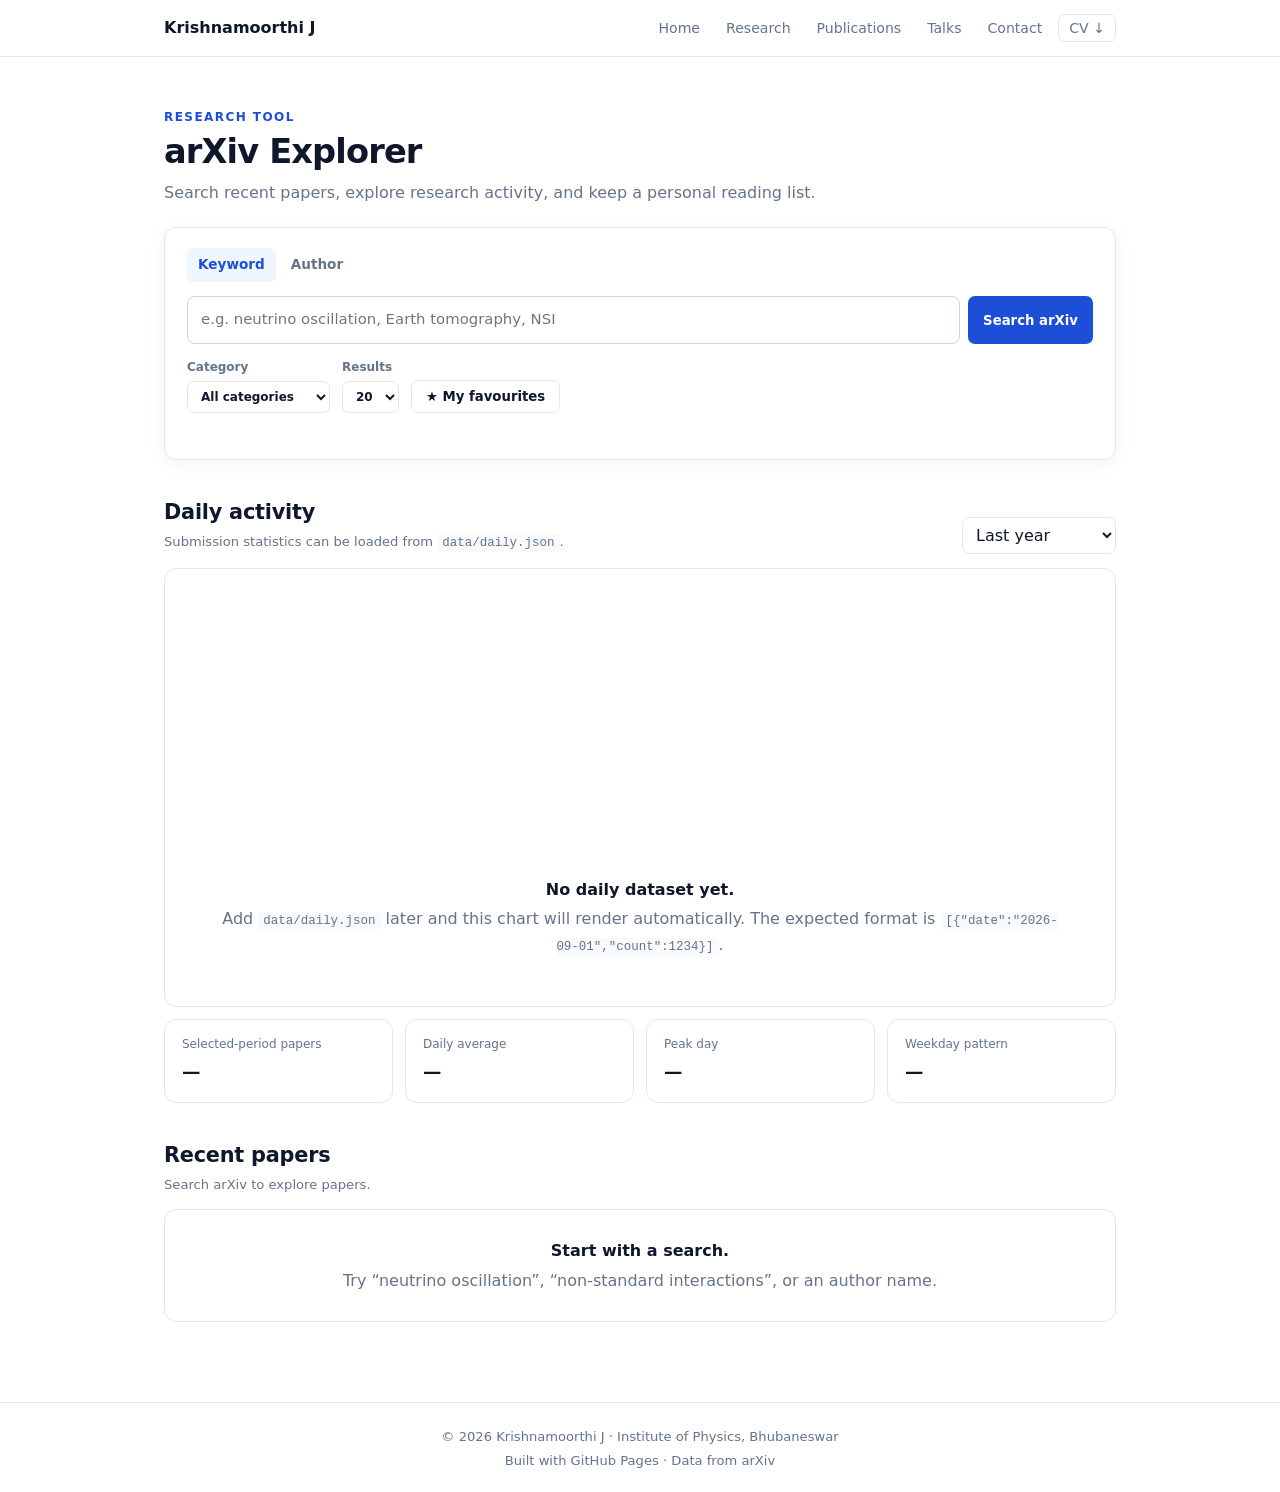
==== arxiv.html @ bce58efa "arxiv explorer and github workflow" ====
<!doctype html>
<html lang="en">
<head>
  <meta charset="utf-8" />
  <meta name="viewport" content="width=device-width, initial-scale=1" />
  <title>arXiv Explorer — Krishnamoorthi J</title>
  <meta name="description" content="arXiv paper explorer and research activity dashboard by Krishnamoorthi J." />
  <link rel="icon" href="images/favicon.png" />
  <link rel="stylesheet" href="css/arxiv.css" />
</head>

<body>
<header>
  <nav>
    <a href="index.html" class="nav-brand">Krishnamoorthi J</a>
    <ul class="nav-links">
      <li><a href="index.html">Home</a></li>
      <li><a href="research.html">Research</a></li>
      <li><a href="publications.html">Publications</a></li>
      <li><a href="talks.html">Talks</a></li>
      <li><a href="contact.html">Contact</a></li>
      <li><a href="cv/KrishnamoorthiJ_CV.pdf" class="cv-link">CV ↓</a></li>
    </ul>
  </nav>
</header>

<main class="container">
  <section class="hero-small">
    <div>
      <p class="eyebrow">RESEARCH TOOL</p>
      <h1>arXiv Explorer</h1>
      <p class="lead">
        Search recent papers, explore research activity, and keep a personal
        reading list.
      </p>
    </div>
  </section>

  <section class="search-panel">
    <div class="search-tabs" role="tablist" aria-label="Search type">
      <button class="tab active" data-mode="keyword">Keyword</button>
      <button class="tab" data-mode="author">Author</button>
    </div>

    <div class="search-row">
      <label class="sr-only" for="searchInput">Search arXiv</label>
      <input id="searchInput" type="search"
             placeholder="e.g. neutrino oscillation, Earth tomography, NSI"
             autocomplete="off" />
      <button id="searchButton" class="btn btn-primary">Search arXiv</button>
    </div>

    <div class="filter-row">
      <label>
        Category
        <select id="category">
          <option value="">All categories</option>
          <option value="hep-ph">hep-ph</option>
          <option value="hep-ex">hep-ex</option>
          <option value="hep-th">hep-th</option>
          <option value="nucl-th">nucl-th</option>
          <option value="astro-ph.HE">astro-ph.HE</option>
          <option value="astro-ph.CO">astro-ph.CO</option>
          <option value="physics.ins-det">physics.ins-det</option>
          <option value="quant-ph">quant-ph</option>
        </select>
      </label>

      <label>
        Results
        <select id="maxResults">
          <option value="10">10</option>
          <option value="20" selected>20</option>
          <option value="50">50</option>
        </select>
      </label>

      <button id="myFavouritesButton" class="btn btn-outline">
        ★ My favourites
      </button>
    </div>

    <p id="searchStatus" class="status"></p>
  </section>

  <section id="activitySection">
    <div class="section-heading">
      <div>
        <h2>Daily activity</h2>
        <p>Submission statistics can be loaded from <code>data/daily.json</code>.</p>
      </div>
      <select id="activityRange">
        <option value="30">Last 30 days</option>
        <option value="90">Last 90 days</option>
        <option value="180">Last 6 months</option>
        <option value="365" selected>Last year</option>
      </select>
    </div>

    <div class="activity-card card">
      <div id="activityChart" class="chart" aria-label="Daily arXiv activity chart"></div>
      <div id="activityEmpty" class="empty-state">
        <strong>No daily dataset yet.</strong>
        <span>
          Add <code>data/daily.json</code> later and this chart will render
          automatically. The expected format is
          <code>[{"date":"2026-09-01","count":1234}]</code>.
        </span>
      </div>
    </div>

    <div class="stat-grid">
      <div class="stat card">
        <span>Selected-period papers</span>
        <strong id="periodTotal">—</strong>
      </div>
      <div class="stat card">
        <span>Daily average</span>
        <strong id="periodAverage">—</strong>
      </div>
      <div class="stat card">
        <span>Peak day</span>
        <strong id="peakDay">—</strong>
      </div>
      <div class="stat card">
        <span>Weekday pattern</span>
        <strong id="weekdayPeak">—</strong>
      </div>
    </div>
  </section>

  <section id="resultsSection">
    <div class="section-heading">
      <div>
        <h2 id="resultsTitle">Recent papers</h2>
        <p id="resultsSubtitle">Search arXiv to explore papers.</p>
      </div>
    </div>

    <div id="results" class="paper-list">
      <div class="empty-state card">
        <strong>Start with a search.</strong>
        <span>Try “neutrino oscillation”, “non-standard interactions”, or an author name.</span>
      </div>
    </div>
  </section>

  <section id="favouritesSection" class="hidden">
    <div class="section-heading">
      <div>
        <h2>My favourites</h2>
        <p>Saved in this browser using local storage.</p>
      </div>
      <button id="clearFavourites" class="btn btn-outline">Clear all</button>
    </div>
    <div id="favourites" class="paper-list"></div>
  </section>
</main>

<footer>
  © <span id="year"></span> Krishnamoorthi J · Institute of Physics, Bhubaneswar<br />
  Built with GitHub Pages · Data from arXiv
</footer>

<script src="js/arxiv.js"></script>
</body>
</html>
---- css/arxiv.css ----
:root {
  --nav-h: 56px;
  --accent: #1d4ed8;
  --accent-dark: #1e40af;
  --text: #0f172a;
  --muted: #64748b;
  --border: #e5e7eb;
  --bg: #fff;
  --bg2: #f8fafc;
  --radius: 12px;
  --max-w: 1000px;
  --shadow: 0 4px 20px rgba(0, 0, 0, 0.05);
}

*,
*::before,
*::after {
  box-sizing: border-box;
}

html {
  scroll-behavior: smooth;
  scroll-padding-top: var(--nav-h);
}

body {
  margin: 0;
  font-family: system-ui, -apple-system, BlinkMacSystemFont, "Segoe UI", sans-serif;
  line-height: 1.6;
  color: var(--text);
  background: var(--bg);
  padding-top: var(--nav-h);
}

header {
  position: fixed;
  top: 0;
  left: 0;
  right: 0;
  z-index: 1000;
  background: rgba(255, 255, 255, 0.88);
  border-bottom: 1px solid var(--border);
  backdrop-filter: saturate(180%) blur(8px);
  -webkit-backdrop-filter: saturate(180%) blur(8px);
}

nav {
  max-width: var(--max-w);
  margin: 0 auto;
  padding: 13px 24px;
  min-height: var(--nav-h);
  display: flex;
  justify-content: space-between;
  align-items: center;
  gap: 16px;
}

.nav-brand {
  font-weight: 800;
  font-size: 1rem;
  color: var(--text);
  text-decoration: none;
  flex-shrink: 0;
}

.nav-links {
  display: flex;
  gap: 6px;
  list-style: none;
  margin: 0;
  padding: 0;
  flex-wrap: wrap;
}

.nav-links a {
  text-decoration: none;
  color: var(--muted);
  font-size: 0.88rem;
  font-weight: 500;
  padding: 5px 10px;
  border-radius: 6px;
}

.nav-links a:hover {
  color: var(--accent);
  background: #eff6ff;
}

.cv-link {
  border: 1px solid var(--border);
}

.container {
  max-width: var(--max-w);
  margin: 0 auto;
  padding: 0 24px 80px;
}

.hero-small {
  padding: 52px 0 22px;
}

.eyebrow {
  color: var(--accent);
  font-size: 0.75rem;
  font-weight: 800;
  letter-spacing: 0.12em;
  margin: 0 0 6px;
}

h1 {
  font-size: 2.1rem;
  line-height: 1.15;
  letter-spacing: -0.025em;
  margin: 0 0 8px;
}

h2 {
  font-size: 1.3rem;
  letter-spacing: -0.01em;
  margin: 0;
}

.lead {
  color: var(--muted);
  max-width: 720px;
  margin: 0;
}

.search-panel,
.card {
  border: 1px solid var(--border);
  border-radius: var(--radius);
  background: var(--bg);
}

.search-panel {
  padding: 20px 22px;
  box-shadow: var(--shadow);
}

.search-tabs {
  display: flex;
  gap: 4px;
  margin-bottom: 14px;
}

.tab {
  border: 0;
  background: transparent;
  color: var(--muted);
  padding: 6px 11px;
  border-radius: 6px;
  cursor: pointer;
  font: inherit;
  font-size: 0.85rem;
  font-weight: 650;
}

.tab.active {
  color: var(--accent);
  background: #eff6ff;
}

.search-row {
  display: flex;
  gap: 8px;
}

.search-row input {
  flex: 1;
  min-width: 0;
  border: 1px solid #cbd5e1;
  border-radius: 8px;
  padding: 11px 13px;
  font: inherit;
  font-size: 0.93rem;
  outline: none;
}

.search-row input:focus,
select:focus {
  border-color: var(--accent);
  box-shadow: 0 0 0 3px rgba(29, 78, 216, 0.1);
}

.filter-row {
  display: flex;
  align-items: end;
  gap: 12px;
  margin-top: 14px;
  flex-wrap: wrap;
}

.filter-row label {
  display: flex;
  flex-direction: column;
  gap: 4px;
  color: var(--muted);
  font-size: 0.75rem;
  font-weight: 600;
}

select {
  border: 1px solid var(--border);
  border-radius: 7px;
  background: white;
  padding: 7px 9px;
  font: inherit;
  color: var(--text);
}

.btn {
  display: inline-flex;
  align-items: center;
  justify-content: center;
  gap: 5px;
  padding: 8px 14px;
  border-radius: 7px;
  font-size: 0.83rem;
  font-weight: 650;
  text-decoration: none;
  border: 1px solid transparent;
  cursor: pointer;
  font-family: inherit;
}

.btn-primary {
  background: var(--accent);
  color: white;
}

.btn-primary:hover {
  background: var(--accent-dark);
}

.btn-outline {
  background: transparent;
  color: var(--text);
  border-color: var(--border);
}

.btn-outline:hover {
  background: var(--bg2);
}

.status {
  margin: 10px 0 0;
  font-size: 0.8rem;
  color: var(--muted);
  min-height: 1.2em;
}

section {
  padding-top: 36px;
}

.section-heading {
  display: flex;
  justify-content: space-between;
  align-items: end;
  gap: 16px;
  margin-bottom: 14px;
}

.section-heading p {
  color: var(--muted);
  font-size: 0.82rem;
  margin: 2px 0 0;
}

.activity-card {
  padding: 20px;
}

.chart {
  width: 100%;
  min-height: 260px;
}

.chart svg {
  width: 100%;
  height: 260px;
  overflow: visible;
}

.chart .grid {
  stroke: #e5e7eb;
  stroke-width: 1;
}

.chart .line {
  fill: none;
  stroke: var(--accent);
  stroke-width: 2.5;
}

.chart .area {
  fill: rgba(29, 78, 216, 0.08);
}

.chart text {
  fill: var(--muted);
  font-size: 11px;
}

.empty-state {
  display: flex;
  flex-direction: column;
  gap: 4px;
  padding: 28px;
  color: var(--muted);
  text-align: center;
}

.empty-state strong {
  color: var(--text);
}

.stat-grid {
  display: grid;
  grid-template-columns: repeat(4, 1fr);
  gap: 12px;
  margin-top: 12px;
}

.stat {
  padding: 15px 17px;
}

.stat span {
  display: block;
  color: var(--muted);
  font-size: 0.75rem;
  margin-bottom: 3px;
}

.stat strong {
  font-size: 1.15rem;
}

.paper-list {
  display: grid;
  gap: 10px;
}

.paper {
  padding: 17px 19px;
  border: 1px solid var(--border);
  border-radius: var(--radius);
  background: white;
}

.paper:hover {
  box-shadow: var(--shadow);
}

.paper-top {
  display: flex;
  align-items: start;
  justify-content: space-between;
  gap: 14px;
}

.paper-title {
  font-weight: 700;
  line-height: 1.4;
  color: var(--text);
}

.paper-title a {
  color: var(--accent);
  text-decoration: none;
}

.paper-title a:hover {
  text-decoration: underline;
}

.paper-authors {
  color: var(--muted);
  font-size: 0.81rem;
  margin-top: 3px;
}

.paper-meta {
  display: flex;
  gap: 6px;
  flex-wrap: wrap;
  margin-top: 8px;
}

.tag {
  display: inline-block;
  padding: 2px 8px;
  border-radius: 999px;
  font-size: 0.7rem;
  font-weight: 650;
  background: #eff6ff;
  color: var(--accent);
}

.paper-abstract {
  margin: 9px 0 0;
  color: #374151;
  font-size: 0.84rem;
  line-height: 1.55;
}

.paper-actions {
  display: flex;
  gap: 7px;
  margin-top: 10px;
  flex-wrap: wrap;
}

.paper-actions a,
.paper-actions button {
  font-size: 0.74rem;
  padding: 4px 9px;
  border: 1px solid var(--border);
  border-radius: 5px;
  background: white;
  color: var(--muted);
  text-decoration: none;
  cursor: pointer;
  font-family: inherit;
}

.paper-actions button:hover,
.paper-actions a:hover {
  color: var(--accent);
  background: var(--bg2);
}

.fav-button {
  border: 0 !important;
  font-size: 1.2rem !important;
  padding: 0 !important;
  background: transparent !important;
  color: #94a3b8 !important;
}

.fav-button.saved {
  color: #eab308 !important;
}

.hidden {
  display: none !important;
}

.sr-only {
  position: absolute;
  width: 1px;
  height: 1px;
  padding: 0;
  margin: -1px;
  overflow: hidden;
  clip: rect(0, 0, 0, 0);
  white-space: nowrap;
  border: 0;
}

code {
  font-size: 0.78rem;
  background: var(--bg2);
  padding: 2px 5px;
  border-radius: 4px;
}

footer {
  border-top: 1px solid var(--border);
  text-align: center;
  padding: 22px 24px;
  font-size: 0.82rem;
  color: var(--muted);
  line-height: 1.8;
}

@media (max-width: 720px) {
  nav {
    padding: 10px 16px;
  }

  .container {
    padding: 0 16px 60px;
  }

  .hero-small {
    padding-top: 35px;
  }

  .search-row {
    flex-direction: column;
  }

  .search-row .btn {
    width: 100%;
  }

  .stat-grid {
    grid-template-columns: repeat(2, 1fr);
  }

  .section-heading {
    align-items: start;
    flex-direction: column;
  }
}

@media (max-width: 480px) {
  .nav-brand {
    display: none;
  }

  .nav-links {
    width: 100%;
    justify-content: center;
  }

  .stat-grid {
    grid-template-columns: 1fr;
  }
}
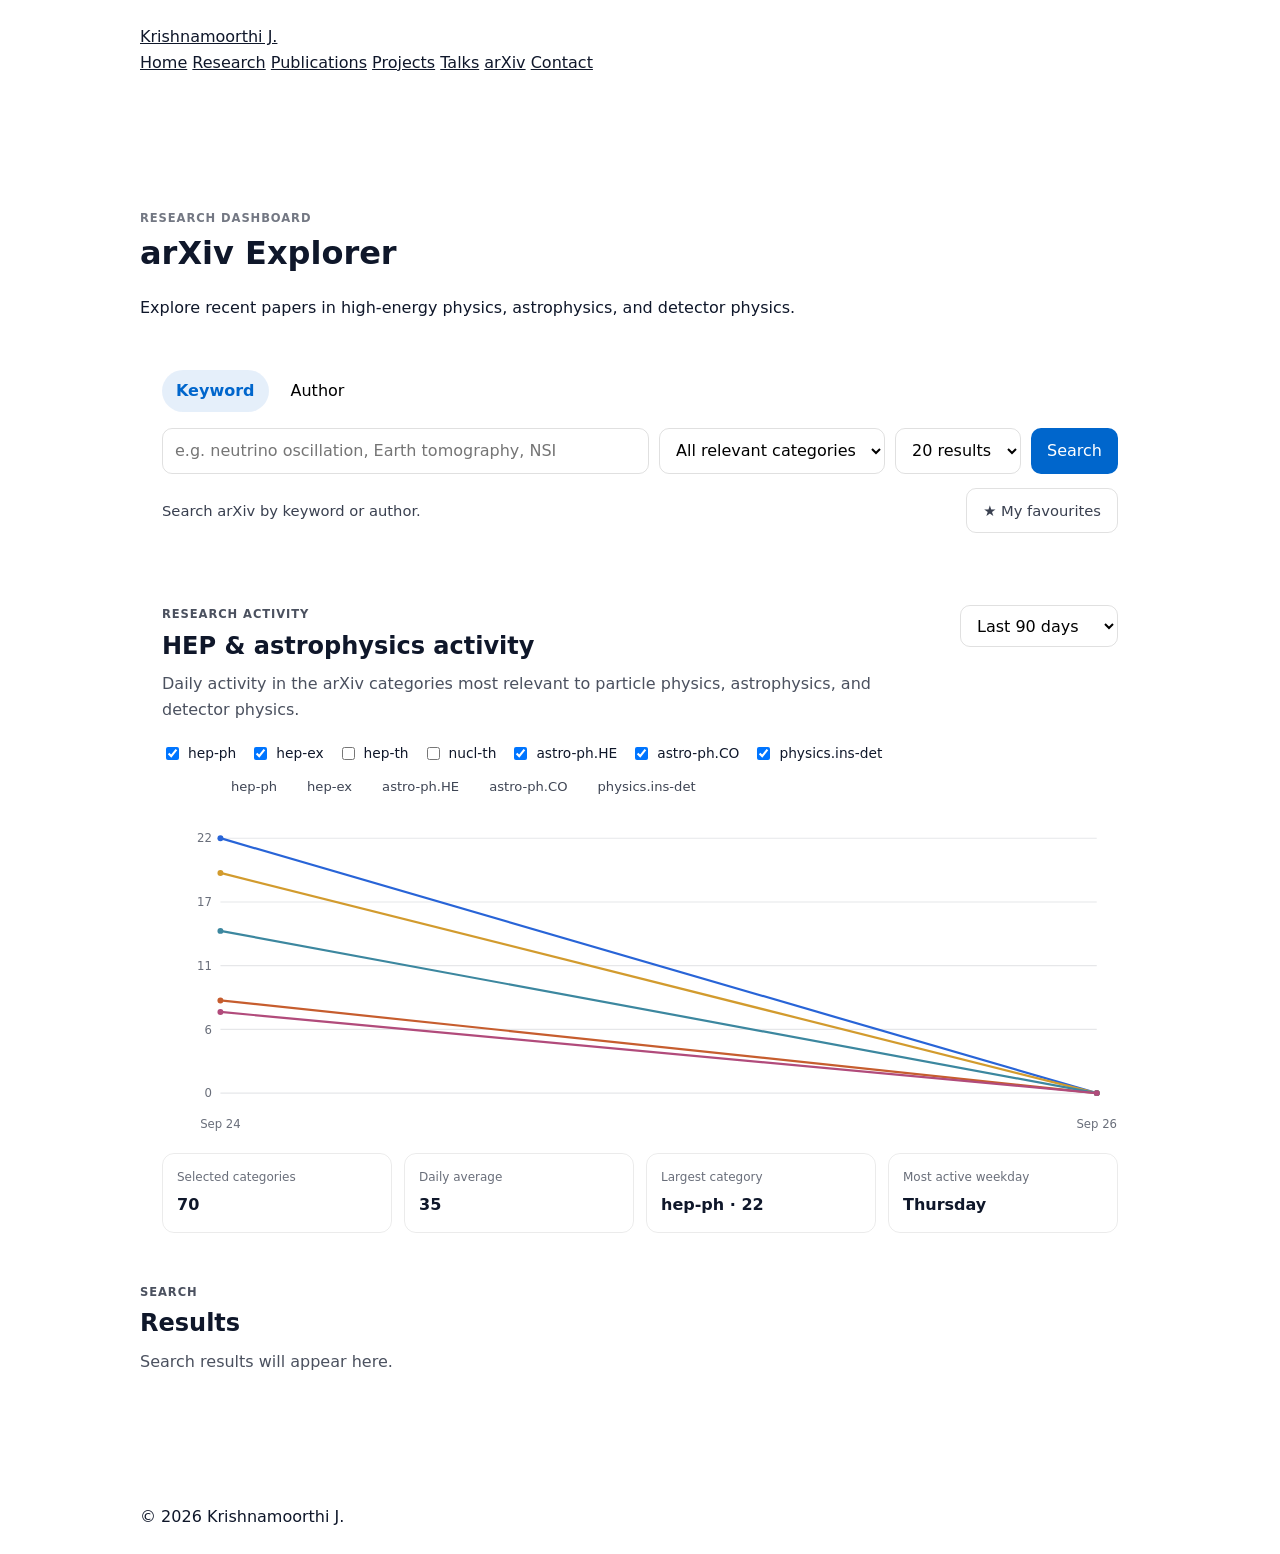
==== commit e36a6277: "Focus arXiv dashboard on HEP and astrophysics" ====
--- a/arxiv.html
+++ b/arxiv.html
@@ -1,165 +1,130 @@
-<!doctype html>
+<!DOCTYPE html>
 <html lang="en">
 <head>
-  <meta charset="utf-8" />
-  <meta name="viewport" content="width=device-width, initial-scale=1" />
-  <title>arXiv Explorer — Krishnamoorthi J</title>
-  <meta name="description" content="arXiv paper explorer and research activity dashboard by Krishnamoorthi J." />
-  <link rel="icon" href="images/favicon.png" />
-  <link rel="stylesheet" href="css/arxiv.css" />
+  <meta charset="UTF-8">
+  <meta name="viewport" content="width=device-width, initial-scale=1.0">
+  <title>arXiv Explorer | Krishnamoorthi J.</title>
+  <link rel="stylesheet" href="css/style.css">
+  <link rel="stylesheet" href="css/arxiv.css">
 </head>
-
 <body>
-<header>
-  <nav>
-    <a href="index.html" class="nav-brand">Krishnamoorthi J</a>
-    <ul class="nav-links">
-      <li><a href="index.html">Home</a></li>
-      <li><a href="research.html">Research</a></li>
-      <li><a href="publications.html">Publications</a></li>
-      <li><a href="talks.html">Talks</a></li>
-      <li><a href="contact.html">Contact</a></li>
-      <li><a href="cv/KrishnamoorthiJ_CV.pdf" class="cv-link">CV ↓</a></li>
-    </ul>
-  </nav>
+<header class="site-header">
+  <div class="container nav-wrap">
+    <a class="brand" href="index.html">Krishnamoorthi J.</a>
+    <nav class="nav">
+      <a href="index.html">Home</a>
+      <a href="research.html">Research</a>
+      <a href="publications.html">Publications</a>
+      <a href="projects.html">Projects</a>
+      <a href="talks.html">Talks</a>
+      <a href="arxiv.html" class="active">arXiv</a>
+      <a href="contact.html">Contact</a>
+    </nav>
+  </div>
 </header>
 
-<main class="container">
-  <section class="hero-small">
-    <div>
-      <p class="eyebrow">RESEARCH TOOL</p>
-      <h1>arXiv Explorer</h1>
-      <p class="lead">
-        Search recent papers, explore research activity, and keep a personal
-        reading list.
-      </p>
+<main class="container arxiv-page">
+  <section class="page-hero">
+    <p class="eyebrow">Research dashboard</p>
+    <h1>arXiv Explorer</h1>
+    <p>Explore recent papers in high-energy physics, astrophysics, and detector physics.</p>
+  </section>
+
+  <section class="card search-card">
+    <div class="tabs">
+      <button class="tab active" data-mode="keyword">Keyword</button>
+      <button class="tab" data-mode="author">Author</button>
+    </div>
+    <div class="search-row">
+      <input id="searchInput" type="search" placeholder="e.g. neutrino oscillation, Earth tomography, NSI" autocomplete="off">
+      <select id="category">
+        <option value="">All relevant categories</option>
+        <option value="hep-ph">hep-ph</option>
+        <option value="hep-ex">hep-ex</option>
+        <option value="hep-th">hep-th</option>
+        <option value="nucl-th">nucl-th</option>
+        <option value="astro-ph.HE">astro-ph.HE</option>
+        <option value="astro-ph.CO">astro-ph.CO</option>
+        <option value="physics.ins-det">physics.ins-det</option>
+      </select>
+      <select id="maxResults">
+        <option value="10">10 results</option>
+        <option value="20" selected>20 results</option>
+        <option value="50">50 results</option>
+      </select>
+      <button id="searchButton" class="button">Search</button>
+    </div>
+    <div class="search-footer">
+      <span id="searchStatus">Search arXiv by keyword or author.</span>
+      <button id="myFavouritesButton" class="button secondary">★ My favourites</button>
     </div>
   </section>
 
-  <section class="search-panel">
-    <div class="search-tabs" role="tablist" aria-label="Search type">
-      <button class="tab active" data-mode="keyword">Keyword</button>
-      <button class="tab" data-mode="author">Author</button>
-    </div>
-
-    <div class="search-row">
-      <label class="sr-only" for="searchInput">Search arXiv</label>
-      <input id="searchInput" type="search"
-             placeholder="e.g. neutrino oscillation, Earth tomography, NSI"
-             autocomplete="off" />
-      <button id="searchButton" class="btn btn-primary">Search arXiv</button>
-    </div>
-
-    <div class="filter-row">
-      <label>
-        Category
-        <select id="category">
-          <option value="">All categories</option>
-          <option value="hep-ph">hep-ph</option>
-          <option value="hep-ex">hep-ex</option>
-          <option value="hep-th">hep-th</option>
-          <option value="nucl-th">nucl-th</option>
-          <option value="astro-ph.HE">astro-ph.HE</option>
-          <option value="astro-ph.CO">astro-ph.CO</option>
-          <option value="physics.ins-det">physics.ins-det</option>
-          <option value="quant-ph">quant-ph</option>
-        </select>
-      </label>
-
-      <label>
-        Results
-        <select id="maxResults">
-          <option value="10">10</option>
-          <option value="20" selected>20</option>
-          <option value="50">50</option>
-        </select>
-      </label>
-
-      <button id="myFavouritesButton" class="btn btn-outline">
-        ★ My favourites
-      </button>
-    </div>
-
-    <p id="searchStatus" class="status"></p>
-  </section>
-
-  <section id="activitySection">
+  <section class="card activity-card">
     <div class="section-heading">
       <div>
-        <h2>Daily activity</h2>
-        <p>Submission statistics can be loaded from <code>data/daily.json</code>.</p>
+        <p class="eyebrow">Research activity</p>
+        <h2>HEP &amp; astrophysics activity</h2>
+        <p>Daily activity in the arXiv categories most relevant to particle physics, astrophysics, and detector physics.</p>
       </div>
       <select id="activityRange">
         <option value="30">Last 30 days</option>
-        <option value="90">Last 90 days</option>
-        <option value="180">Last 6 months</option>
-        <option value="365" selected>Last year</option>
+        <option value="90" selected>Last 90 days</option>
+        <option value="180">Last 180 days</option>
+        <option value="365">Last year</option>
       </select>
     </div>
 
-    <div class="activity-card card">
-      <div id="activityChart" class="chart" aria-label="Daily arXiv activity chart"></div>
-      <div id="activityEmpty" class="empty-state">
-        <strong>No daily dataset yet.</strong>
-        <span>
-          Add <code>data/daily.json</code> later and this chart will render
-          automatically. The expected format is
-          <code>[{"date":"2026-09-01","count":1234}]</code>.
-        </span>
-      </div>
+    <div class="category-controls">
+      <label><input type="checkbox" class="category-toggle" value="hep-ph" checked> hep-ph</label>
+      <label><input type="checkbox" class="category-toggle" value="hep-ex" checked> hep-ex</label>
+      <label><input type="checkbox" class="category-toggle" value="hep-th"> hep-th</label>
+      <label><input type="checkbox" class="category-toggle" value="nucl-th"> nucl-th</label>
+      <label><input type="checkbox" class="category-toggle" value="astro-ph.HE" checked> astro-ph.HE</label>
+      <label><input type="checkbox" class="category-toggle" value="astro-ph.CO" checked> astro-ph.CO</label>
+      <label><input type="checkbox" class="category-toggle" value="physics.ins-det" checked> physics.ins-det</label>
     </div>
 
-    <div class="stat-grid">
-      <div class="stat card">
-        <span>Selected-period papers</span>
-        <strong id="periodTotal">—</strong>
-      </div>
-      <div class="stat card">
-        <span>Daily average</span>
-        <strong id="periodAverage">—</strong>
-      </div>
-      <div class="stat card">
-        <span>Peak day</span>
-        <strong id="peakDay">—</strong>
-      </div>
-      <div class="stat card">
-        <span>Weekday pattern</span>
-        <strong id="weekdayPeak">—</strong>
-      </div>
+    <div id="activityChart" class="activity-chart"></div>
+    <div id="activityEmpty" class="empty-state" style="display:none;">
+      <strong>No activity data yet.</strong>
+      <span>The GitHub Actions workflow will populate data/daily.json.</span>
+    </div>
+
+    <div class="stats-grid">
+      <div class="stat"><span class="stat-label">Selected categories</span><strong id="periodTotal">—</strong></div>
+      <div class="stat"><span class="stat-label">Daily average</span><strong id="periodAverage">—</strong></div>
+      <div class="stat"><span class="stat-label">Largest category</span><strong id="peakDay">—</strong></div>
+      <div class="stat"><span class="stat-label">Most active weekday</span><strong id="weekdayPeak">—</strong></div>
     </div>
   </section>
 
-  <section id="resultsSection">
+  <section class="results-section">
     <div class="section-heading">
       <div>
-        <h2 id="resultsTitle">Recent papers</h2>
-        <p id="resultsSubtitle">Search arXiv to explore papers.</p>
+        <p class="eyebrow">Search</p>
+        <h2 id="resultsTitle">Results</h2>
+        <p id="resultsSubtitle">Search results will appear here.</p>
       </div>
     </div>
-
-    <div id="results" class="paper-list">
-      <div class="empty-state card">
-        <strong>Start with a search.</strong>
-        <span>Try “neutrino oscillation”, “non-standard interactions”, or an author name.</span>
-      </div>
-    </div>
+    <div id="results"></div>
   </section>
 
-  <section id="favouritesSection" class="hidden">
+  <section id="favouritesSection" class="results-section hidden">
     <div class="section-heading">
       <div>
+        <p class="eyebrow">Saved locally</p>
         <h2>My favourites</h2>
-        <p>Saved in this browser using local storage.</p>
+        <p>Papers saved in this browser.</p>
       </div>
-      <button id="clearFavourites" class="btn btn-outline">Clear all</button>
+      <button id="clearFavourites" class="button secondary">Clear all</button>
     </div>
-    <div id="favourites" class="paper-list"></div>
+    <div id="favourites"></div>
   </section>
 </main>
 
-<footer>
-  © <span id="year"></span> Krishnamoorthi J · Institute of Physics, Bhubaneswar<br />
-  Built with GitHub Pages · Data from arXiv
+<footer class="site-footer">
+  <div class="container">© <span id="year"></span> Krishnamoorthi J.</div>
 </footer>
 
 <script src="js/arxiv.js"></script>
--- a/css/style.css
+++ b/css/style.css
@@ -0,0 +1,29 @@
+body {
+  margin: 0;
+  font-family: system-ui, sans-serif;
+  line-height: 1.6;
+  color: #0f172a;
+}
+
+.container {
+  max-width: 1000px;
+  margin: auto;
+  padding: 24px;
+}
+
+h1 {
+  margin: 0 0 8px;
+  font-size: 2rem;
+}
+
+h2 {
+  margin-top: 40px;
+}
+
+.muted {
+  color: #64748b;
+}
+
+a {
+  color: inherit;
+}
--- a/css/arxiv.css
+++ b/css/arxiv.css
@@ -1,524 +1,126 @@
-:root {
-  --nav-h: 56px;
-  --accent: #1d4ed8;
-  --accent-dark: #1e40af;
-  --text: #0f172a;
-  --muted: #64748b;
-  --border: #e5e7eb;
-  --bg: #fff;
-  --bg2: #f8fafc;
-  --radius: 12px;
-  --max-w: 1000px;
-  --shadow: 0 4px 20px rgba(0, 0, 0, 0.05);
+/* arXiv Explorer: HEP + Astro focused */
+
+.arxiv-page { padding-top: 110px; padding-bottom: 70px; }
+.page-hero { margin-bottom: 28px; }
+.page-hero h1 { margin-bottom: 8px; }
+.page-hero p { max-width: 720px; }
+
+.card { border-radius: 18px; }
+.search-card, .activity-card { padding: 22px; margin-bottom: 28px; }
+
+.tabs { display: flex; gap: 8px; margin-bottom: 16px; }
+.tab {
+  border: 0; background: transparent; padding: 8px 14px;
+  border-radius: 999px; cursor: pointer; font: inherit;
+}
+.tab.active { background: rgba(0,102,204,.10); color: #0066cc; font-weight: 600; }
+
+.search-row {
+  display: grid;
+  grid-template-columns: minmax(220px,1fr) auto auto auto;
+  gap: 10px;
+}
+.search-row input, .search-row select, #activityRange {
+  min-height: 42px; border: 1px solid rgba(0,0,0,.12);
+  border-radius: 10px; padding: 0 12px; background: inherit; font: inherit;
+}
+.search-footer {
+  margin-top: 14px; display: flex; justify-content: space-between;
+  align-items: center; gap: 15px; font-size: .92rem; opacity: .82;
+}
+.button {
+  border: 0; border-radius: 10px; padding: 10px 16px;
+  cursor: pointer; font: inherit; background: #0066cc; color: white;
+}
+.button.secondary { background: transparent; color: inherit; border: 1px solid rgba(0,0,0,.14); }
+
+.section-heading {
+  display: flex; justify-content: space-between; align-items: flex-start;
+  gap: 20px; margin-bottom: 18px;
+}
+.section-heading h2 { margin: 3px 0 6px; }
+.section-heading p { margin: 0; max-width: 720px; opacity: .75; }
+.eyebrow {
+  margin: 0; text-transform: uppercase; letter-spacing: .08em;
+  font-size: .72rem; font-weight: 700; opacity: .58;
 }
 
-*,
-*::before,
-*::after {
-  box-sizing: border-box;
+.category-controls {
+  display: flex; flex-wrap: wrap; gap: 8px 14px; margin: 20px 0 8px;
+}
+.category-controls label {
+  display: inline-flex; align-items: center; gap: 6px;
+  font-size: .86rem; cursor: pointer;
 }
 
-html {
-  scroll-behavior: smooth;
-  scroll-padding-top: var(--nav-h);
+.activity-chart { width: 100%; overflow-x: auto; margin-top: 8px; }
+.activity-chart svg { width: 100%; min-width: 650px; height: auto; display: block; }
+.activity-chart text { font-size: 11px; fill: currentColor; opacity: .62; }
+.activity-chart .grid { stroke: currentColor; stroke-opacity: .10; stroke-width: 1; }
+
+.chart-legend {
+  display: flex; flex-wrap: wrap; gap: 8px 16px;
+  margin: 4px 0 4px 55px; font-size: .82rem; opacity: .8;
 }
+.chart-legend-item { display: inline-flex; align-items: center; gap: 6px; }
+.legend-dot { width: 8px; height: 8px; border-radius: 50%; display: inline-block; }
 
-body {
-  margin: 0;
-  font-family: system-ui, -apple-system, BlinkMacSystemFont, "Segoe UI", sans-serif;
-  line-height: 1.6;
-  color: var(--text);
-  background: var(--bg);
-  padding-top: var(--nav-h);
+.category-line {
+  fill: none; stroke-width: 2.2; vector-effect: non-scaling-stroke;
 }
+.category-point { stroke-width: 0; }
 
-header {
-  position: fixed;
-  top: 0;
-  left: 0;
-  right: 0;
-  z-index: 1000;
-  background: rgba(255, 255, 255, 0.88);
-  border-bottom: 1px solid var(--border);
-  backdrop-filter: saturate(180%) blur(8px);
-  -webkit-backdrop-filter: saturate(180%) blur(8px);
+.cat-hep-ph { stroke: #2864d7; fill: #2864d7; }
+.cat-hep-ex { stroke: #c65d2e; fill: #c65d2e; }
+.cat-hep-th { stroke: #8b5fbf; fill: #8b5fbf; }
+.cat-nucl-th { stroke: #2f8f65; fill: #2f8f65; }
+.cat-astro-ph-HE { stroke: #d29b2e; fill: #d29b2e; }
+.cat-astro-ph-CO { stroke: #3c879f; fill: #3c879f; }
+.cat-physics-ins-det { stroke: #b14b7b; fill: #b14b7b; }
+
+.stats-grid {
+  display: grid; grid-template-columns: repeat(4,1fr);
+  gap: 12px; margin-top: 12px;
 }
+.stat {
+  border: 1px solid rgba(0,0,0,.08); border-radius: 12px; padding: 14px;
+}
+.stat-label { display: block; font-size: .75rem; opacity: .62; margin-bottom: 5px; }
+.stat strong { font-size: 1rem; }
 
-nav {
-  max-width: var(--max-w);
-  margin: 0 auto;
-  padding: 13px 24px;
-  min-height: var(--nav-h);
-  display: flex;
-  justify-content: space-between;
-  align-items: center;
-  gap: 16px;
+.results-section { margin-bottom: 36px; }
+.paper {
+  border: 1px solid rgba(0,0,0,.09); border-radius: 15px;
+  padding: 18px; margin-bottom: 12px;
 }
-
-.nav-brand {
-  font-weight: 800;
-  font-size: 1rem;
-  color: var(--text);
-  text-decoration: none;
-  flex-shrink: 0;
-}
-
-.nav-links {
-  display: flex;
-  gap: 6px;
-  list-style: none;
-  margin: 0;
-  padding: 0;
-  flex-wrap: wrap;
-}
-
-.nav-links a {
-  text-decoration: none;
-  color: var(--muted);
-  font-size: 0.88rem;
-  font-weight: 500;
-  padding: 5px 10px;
-  border-radius: 6px;
-}
-
-.nav-links a:hover {
-  color: var(--accent);
-  background: #eff6ff;
-}
-
-.cv-link {
-  border: 1px solid var(--border);
-}
-
-.container {
-  max-width: var(--max-w);
-  margin: 0 auto;
-  padding: 0 24px 80px;
-}
-
-.hero-small {
-  padding: 52px 0 22px;
-}
-
-.eyebrow {
-  color: var(--accent);
-  font-size: 0.75rem;
-  font-weight: 800;
-  letter-spacing: 0.12em;
-  margin: 0 0 6px;
-}
-
-h1 {
-  font-size: 2.1rem;
-  line-height: 1.15;
-  letter-spacing: -0.025em;
-  margin: 0 0 8px;
-}
-
-h2 {
-  font-size: 1.3rem;
-  letter-spacing: -0.01em;
-  margin: 0;
-}
-
-.lead {
-  color: var(--muted);
-  max-width: 720px;
-  margin: 0;
-}
-
-.search-panel,
-.card {
-  border: 1px solid var(--border);
-  border-radius: var(--radius);
-  background: var(--bg);
-}
-
-.search-panel {
-  padding: 20px 22px;
-  box-shadow: var(--shadow);
-}
-
-.search-tabs {
-  display: flex;
-  gap: 4px;
-  margin-bottom: 14px;
-}
-
-.tab {
-  border: 0;
-  background: transparent;
-  color: var(--muted);
-  padding: 6px 11px;
-  border-radius: 6px;
-  cursor: pointer;
-  font: inherit;
-  font-size: 0.85rem;
-  font-weight: 650;
-}
-
-.tab.active {
-  color: var(--accent);
-  background: #eff6ff;
-}
-
-.search-row {
-  display: flex;
-  gap: 8px;
-}
-
-.search-row input {
-  flex: 1;
-  min-width: 0;
-  border: 1px solid #cbd5e1;
-  border-radius: 8px;
-  padding: 11px 13px;
-  font: inherit;
-  font-size: 0.93rem;
-  outline: none;
-}
-
-.search-row input:focus,
-select:focus {
-  border-color: var(--accent);
-  box-shadow: 0 0 0 3px rgba(29, 78, 216, 0.1);
-}
-
-.filter-row {
-  display: flex;
-  align-items: end;
-  gap: 12px;
-  margin-top: 14px;
-  flex-wrap: wrap;
-}
-
-.filter-row label {
-  display: flex;
-  flex-direction: column;
-  gap: 4px;
-  color: var(--muted);
-  font-size: 0.75rem;
-  font-weight: 600;
-}
-
-select {
-  border: 1px solid var(--border);
-  border-radius: 7px;
-  background: white;
-  padding: 7px 9px;
-  font: inherit;
-  color: var(--text);
-}
-
-.btn {
-  display: inline-flex;
-  align-items: center;
-  justify-content: center;
-  gap: 5px;
-  padding: 8px 14px;
-  border-radius: 7px;
-  font-size: 0.83rem;
-  font-weight: 650;
-  text-decoration: none;
-  border: 1px solid transparent;
-  cursor: pointer;
-  font-family: inherit;
-}
-
-.btn-primary {
-  background: var(--accent);
-  color: white;
-}
-
-.btn-primary:hover {
-  background: var(--accent-dark);
-}
-
-.btn-outline {
-  background: transparent;
-  color: var(--text);
-  border-color: var(--border);
-}
-
-.btn-outline:hover {
-  background: var(--bg2);
-}
-
-.status {
-  margin: 10px 0 0;
-  font-size: 0.8rem;
-  color: var(--muted);
-  min-height: 1.2em;
-}
-
-section {
-  padding-top: 36px;
-}
-
-.section-heading {
-  display: flex;
-  justify-content: space-between;
-  align-items: end;
-  gap: 16px;
-  margin-bottom: 14px;
-}
-
-.section-heading p {
-  color: var(--muted);
-  font-size: 0.82rem;
-  margin: 2px 0 0;
-}
-
-.activity-card {
-  padding: 20px;
-}
-
-.chart {
-  width: 100%;
-  min-height: 260px;
-}
-
-.chart svg {
-  width: 100%;
-  height: 260px;
-  overflow: visible;
-}
-
-.chart .grid {
-  stroke: #e5e7eb;
-  stroke-width: 1;
-}
-
-.chart .line {
-  fill: none;
-  stroke: var(--accent);
-  stroke-width: 2.5;
-}
-
-.chart .area {
-  fill: rgba(29, 78, 216, 0.08);
-}
-
-.chart text {
-  fill: var(--muted);
-  font-size: 11px;
-}
+.paper-top { display: flex; justify-content: space-between; gap: 15px; }
+.paper-title { font-size: 1.03rem; font-weight: 650; line-height: 1.4; }
+.paper-title a { color: inherit; text-decoration: none; }
+.paper-title a:hover { color: #0066cc; }
+.paper-authors { margin-top: 6px; font-size: .84rem; opacity: .7; }
+.paper-meta { display: flex; flex-wrap: wrap; gap: 6px; margin: 12px 0; }
+.tag { padding: 4px 8px; border-radius: 999px; background: rgba(0,0,0,.055); font-size: .72rem; }
+.paper-abstract { line-height: 1.65; font-size: .91rem; opacity: .82; }
+.paper-actions { display: flex; gap: 14px; flex-wrap: wrap; font-size: .83rem; }
+.paper-actions a, .copy-id { color: #0066cc; background: none; border: 0; padding: 0; cursor: pointer; font: inherit; }
+.fav-button { flex: 0 0 auto; border: 0; background: none; font-size: 1.45rem; cursor: pointer; opacity: .55; }
+.fav-button.saved { opacity: 1; }
 
 .empty-state {
-  display: flex;
-  flex-direction: column;
-  gap: 4px;
-  padding: 28px;
-  color: var(--muted);
-  text-align: center;
+  display: flex; flex-direction: column; gap: 5px;
+  padding: 25px; text-align: center; opacity: .75;
 }
+.hidden { display: none !important; }
 
-.empty-state strong {
-  color: var(--text);
+@media (max-width: 850px) {
+  .search-row { grid-template-columns: 1fr 1fr; }
+  .search-row input { grid-column: 1 / -1; }
+  .stats-grid { grid-template-columns: repeat(2,1fr); }
 }
-
-.stat-grid {
-  display: grid;
-  grid-template-columns: repeat(4, 1fr);
-  gap: 12px;
-  margin-top: 12px;
+@media (max-width: 600px) {
+  .arxiv-page { padding-top: 90px; }
+  .search-row { grid-template-columns: 1fr; }
+  .search-row input { grid-column: auto; }
+  .search-footer, .section-heading { flex-direction: column; align-items: stretch; }
+  .stats-grid { grid-template-columns: 1fr 1fr; }
 }
-
-.stat {
-  padding: 15px 17px;
-}
-
-.stat span {
-  display: block;
-  color: var(--muted);
-  font-size: 0.75rem;
-  margin-bottom: 3px;
-}
-
-.stat strong {
-  font-size: 1.15rem;
-}
-
-.paper-list {
-  display: grid;
-  gap: 10px;
-}
-
-.paper {
-  padding: 17px 19px;
-  border: 1px solid var(--border);
-  border-radius: var(--radius);
-  background: white;
-}
-
-.paper:hover {
-  box-shadow: var(--shadow);
-}
-
-.paper-top {
-  display: flex;
-  align-items: start;
-  justify-content: space-between;
-  gap: 14px;
-}
-
-.paper-title {
-  font-weight: 700;
-  line-height: 1.4;
-  color: var(--text);
-}
-
-.paper-title a {
-  color: var(--accent);
-  text-decoration: none;
-}
-
-.paper-title a:hover {
-  text-decoration: underline;
-}
-
-.paper-authors {
-  color: var(--muted);
-  font-size: 0.81rem;
-  margin-top: 3px;
-}
-
-.paper-meta {
-  display: flex;
-  gap: 6px;
-  flex-wrap: wrap;
-  margin-top: 8px;
-}
-
-.tag {
-  display: inline-block;
-  padding: 2px 8px;
-  border-radius: 999px;
-  font-size: 0.7rem;
-  font-weight: 650;
-  background: #eff6ff;
-  color: var(--accent);
-}
-
-.paper-abstract {
-  margin: 9px 0 0;
-  color: #374151;
-  font-size: 0.84rem;
-  line-height: 1.55;
-}
-
-.paper-actions {
-  display: flex;
-  gap: 7px;
-  margin-top: 10px;
-  flex-wrap: wrap;
-}
-
-.paper-actions a,
-.paper-actions button {
-  font-size: 0.74rem;
-  padding: 4px 9px;
-  border: 1px solid var(--border);
-  border-radius: 5px;
-  background: white;
-  color: var(--muted);
-  text-decoration: none;
-  cursor: pointer;
-  font-family: inherit;
-}
-
-.paper-actions button:hover,
-.paper-actions a:hover {
-  color: var(--accent);
-  background: var(--bg2);
-}
-
-.fav-button {
-  border: 0 !important;
-  font-size: 1.2rem !important;
-  padding: 0 !important;
-  background: transparent !important;
-  color: #94a3b8 !important;
-}
-
-.fav-button.saved {
-  color: #eab308 !important;
-}
-
-.hidden {
-  display: none !important;
-}
-
-.sr-only {
-  position: absolute;
-  width: 1px;
-  height: 1px;
-  padding: 0;
-  margin: -1px;
-  overflow: hidden;
-  clip: rect(0, 0, 0, 0);
-  white-space: nowrap;
-  border: 0;
-}
-
-code {
-  font-size: 0.78rem;
-  background: var(--bg2);
-  padding: 2px 5px;
-  border-radius: 4px;
-}
-
-footer {
-  border-top: 1px solid var(--border);
-  text-align: center;
-  padding: 22px 24px;
-  font-size: 0.82rem;
-  color: var(--muted);
-  line-height: 1.8;
-}
-
-@media (max-width: 720px) {
-  nav {
-    padding: 10px 16px;
-  }
-
-  .container {
-    padding: 0 16px 60px;
-  }
-
-  .hero-small {
-    padding-top: 35px;
-  }
-
-  .search-row {
-    flex-direction: column;
-  }
-
-  .search-row .btn {
-    width: 100%;
-  }
-
-  .stat-grid {
-    grid-template-columns: repeat(2, 1fr);
-  }
-
-  .section-heading {
-    align-items: start;
-    flex-direction: column;
-  }
-}
-
-@media (max-width: 480px) {
-  .nav-brand {
-    display: none;
-  }
-
-  .nav-links {
-    width: 100%;
-    justify-content: center;
-  }
-
-  .stat-grid {
-    grid-template-columns: 1fr;
-  }
-}
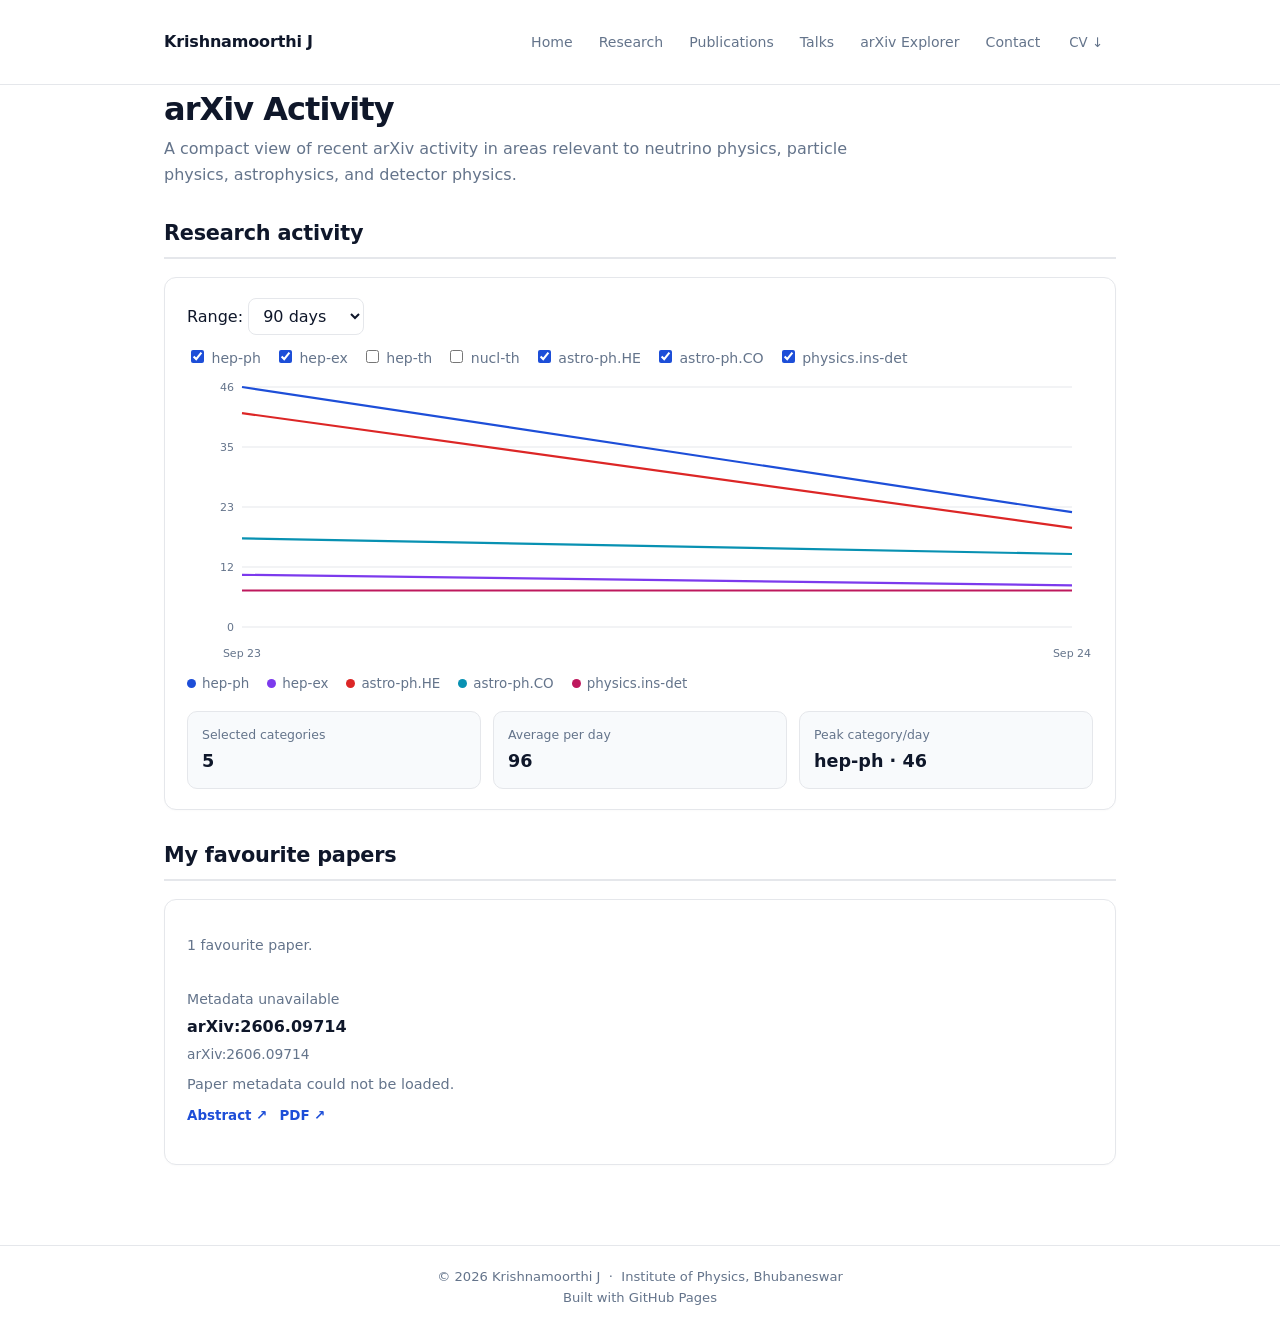
==== commit a11e4507: "more updates" ====
--- a/arxiv.html
+++ b/arxiv.html
@@ -3,130 +3,388 @@
 <head>
   <meta charset="UTF-8">
   <meta name="viewport" content="width=device-width, initial-scale=1.0">
-  <title>arXiv Explorer | Krishnamoorthi J.</title>
-  <link rel="stylesheet" href="css/style.css">
-  <link rel="stylesheet" href="css/arxiv.css">
+  <title>arXiv Activity · Krishnamoorthi J.</title>
+  <style>
+    :root {
+      --nav-h: 56px;
+      --accent: #1d4ed8;
+      --text: #0f172a;
+      --muted: #64748b;
+      --border: #e5e7eb;
+      --bg: #fff;
+      --bg2: #f8fafc;
+      --radius: 12px;
+      --max-w: 1000px;
+    }
+    * { box-sizing: border-box; }
+    html {
+      scroll-behavior: smooth;
+      scroll-padding-top: var(--nav-h);
+    }
+    body {
+      margin: 0;
+      padding-top: var(--nav-h);
+      font-family: system-ui, -apple-system, BlinkMacSystemFont, "Segoe UI", sans-serif;
+      color: var(--text);
+      background: var(--bg);
+      line-height: 1.6;
+    }
+    a { color: inherit; }
+    header {
+      position: fixed;
+      top: 0;
+      left: 0;
+      right: 0;
+      z-index: 1000;
+      background: rgba(255, 255, 255, 0.88);
+      border-bottom: 1px solid var(--border);
+      backdrop-filter: saturate(180%) blur(8px);
+      -webkit-backdrop-filter: saturate(180%) blur(8px);
+    }
+    nav {
+      max-width: var(--max-w);
+      margin: 0 auto;
+      padding: 13px 24px;
+      display: flex;
+      justify-content: space-between;
+      align-items: center;
+      gap: 16px;
+    }
+    .nav-brand {
+      font-weight: 800;
+      font-size: 1rem;
+      color: var(--text);
+      text-decoration: none;
+      letter-spacing: -0.01em;
+      flex-shrink: 0;
+    }
+    .nav-links {
+      display: flex;
+      gap: 6px;
+      list-style: none;
+      flex-wrap: wrap;
+    }
+    .nav-links a {
+      text-decoration: none;
+      color: var(--muted);
+      font-size: 0.88rem;
+      font-weight: 500;
+      padding: 5px 10px;
+      border-radius: 6px;
+      transition: color 0.15s, background 0.15s;
+    }
+    .nav-links a:hover {
+      color: var(--accent);
+      background: #eff6ff;
+    }
+    main {
+      max-width: var(--max-w);
+      margin: 0 auto;
+      padding: 0 24px 80px;
+    }
+    .eyebrow {
+      color: var(--accent);
+      font-size: .82rem;
+      font-weight: 700;
+      text-transform: uppercase;
+      letter-spacing: .08em;
+    }
+    h1 {
+      margin: 5px 0 8px;
+      font-size: 2rem;
+      line-height: 1.2;
+      letter-spacing: -.03em;
+    }
+    .intro {
+      margin: 0;
+      color: var(--muted);
+      max-width: 720px;
+    }
+    section { padding-top: 32px; }
+    h2 {
+      margin: 0 0 18px;
+      padding-bottom: 10px;
+      font-size: 1.3rem;
+      font-weight: 700;
+      line-height: 1.3;
+      letter-spacing: -0.01em;
+      border-bottom: 2px solid var(--border);
+    }
+    .card {
+      margin-top: 14px;
+      padding: 20px 22px;
+      background: #fff;
+      border: 1px solid var(--border);
+      border-radius: var(--radius);
+      box-shadow: 0 1px 2px rgba(15,23,42,.02);
+    }
+    .controls {
+      display: flex;
+      flex-wrap: wrap;
+      align-items: center;
+      gap: 12px 18px;
+      margin-bottom: 12px;
+    }
+    select {
+      border: 1px solid var(--border);
+      border-radius: 8px;
+      padding: 7px 10px;
+      background: #fff;
+      color: var(--text);
+      font: inherit;
+    }
+    .checks {
+      display: flex;
+      flex-wrap: wrap;
+      gap: 8px 14px;
+    }
+    .checks label {
+      color: var(--muted);
+      font-size: .88rem;
+      cursor: pointer;
+      white-space: nowrap;
+    }
+    .checks input { accent-color: var(--accent); }
+    #chart {
+      width: 100%;
+      overflow-x: auto;
+    }
+    #chart svg {
+      display: block;
+      width: 100%;
+      min-width: 650px;
+      height: 300px;
+    }
+    .grid { stroke: #e5e7eb; stroke-width: 1; }
+    .axis-label { fill: #64748b; font-size: 11px; }
+    .chart-line {
+      fill: none;
+      stroke-width: 2.2;
+      vector-effect: non-scaling-stroke;
+    }
+    .legend {
+      display: flex;
+      flex-wrap: wrap;
+      gap: 8px 18px;
+      margin-top: 4px;
+      color: var(--muted);
+      font-size: .84rem;
+    }
+    .legend-item { display: flex; align-items: center; gap: 6px; }
+    .legend-dot {
+      width: 9px;
+      height: 9px;
+      border-radius: 50%;
+      display: inline-block;
+    }
+    .stats {
+      display: grid;
+      grid-template-columns: repeat(3, 1fr);
+      gap: 12px;
+      margin-top: 16px;
+    }
+    .stat {
+      padding: 13px 14px;
+      border: 1px solid var(--border);
+      border-radius: 10px;
+      background: var(--bg2);
+    }
+    .stat-label {
+      color: var(--muted);
+      font-size: .78rem;
+    }
+    .stat-value {
+      margin-top: 2px;
+      font-size: 1.1rem;
+      font-weight: 700;
+    }
+    .pub-list {
+      list-style: none;
+      margin: 0;
+      padding: 0;
+    }
+    .pub-list li {
+      padding: 18px 0;
+      border-bottom: 1px solid var(--border);
+    }
+    .pub-list li:last-child { border-bottom: 0; }
+    .pub-authors {
+      color: var(--muted);
+      font-size: .88rem;
+    }
+    .pub-title {
+      margin-top: 3px;
+      font-weight: 650;
+    }
+    .pub-title a {
+      color: var(--text);
+      text-decoration: none;
+    }
+    .pub-title a:hover { color: var(--accent); }
+    .pub-journal {
+      color: var(--muted);
+      font-size: .86rem;
+      margin-top: 3px;
+    }
+    .pub-abstract {
+      color: var(--muted);
+      font-size: .9rem;
+      margin: 8px 0 0;
+    }
+    .pub-links {
+      display: flex;
+      flex-wrap: wrap;
+      gap: 12px;
+      margin-top: 9px;
+    }
+    .pub-link {
+      color: var(--accent);
+      text-decoration: none;
+      font-size: .84rem;
+      font-weight: 600;
+    }
+    .pub-link:hover { text-decoration: underline; }
+    .status {
+      color: var(--muted);
+      font-size: .88rem;
+    }
+    .error {
+      color: #b91c1c;
+    }
+    footer {
+      border-top: 1px solid var(--border);
+      color: var(--muted);
+      font-size: .82rem;
+      text-align: center;
+      padding: 20px 24px 28px;
+    }
+    @media (max-width: 700px) {
+      main { padding: 30px 16px 48px; }
+      .stats { grid-template-columns: 1fr; }
+      h1 { font-size: 1.7rem; }
+    }
+    @media (max-width: 640px) {
+      nav {
+        padding: 10px 16px;
+      }
+    }
+  </style>
 </head>
 <body>
-<header class="site-header">
-  <div class="container nav-wrap">
-    <a class="brand" href="index.html">Krishnamoorthi J.</a>
-    <nav class="nav">
-      <a href="index.html">Home</a>
-      <a href="research.html">Research</a>
-      <a href="publications.html">Publications</a>
-      <a href="projects.html">Projects</a>
-      <a href="talks.html">Talks</a>
-      <a href="arxiv.html" class="active">arXiv</a>
-      <a href="contact.html">Contact</a>
-    </nav>
-  </div>
+<header>
+  <nav>
+    <a href="index.html" class="nav-brand">Krishnamoorthi J</a>
+    <ul class="nav-links">
+      <li><a href="index.html">Home</a></li>
+      <li><a href="research.html">Research</a></li>
+      <li><a href="publications.html">Publications</a></li>
+      <li><a href="talks.html">Talks</a></li>
+      <li><a href="arxiv.html">arXiv Explorer</a></li>
+      <li><a href="contact.html">Contact</a></li>
+      <li>
+        <a href="cv/KrishnamoorthiJ_CV.pdf" class="btn btn-outline"
+           style="padding: 5px 13px; font-size: 0.83rem">CV ↓</a>
+      </li>
+    </ul>
+  </nav>
 </header>
 
-<main class="container arxiv-page">
-  <section class="page-hero">
-    <p class="eyebrow">Research dashboard</p>
-    <h1>arXiv Explorer</h1>
-    <p>Explore recent papers in high-energy physics, astrophysics, and detector physics.</p>
-  </section>
-
-  <section class="card search-card">
-    <div class="tabs">
-      <button class="tab active" data-mode="keyword">Keyword</button>
-      <button class="tab" data-mode="author">Author</button>
-    </div>
-    <div class="search-row">
-      <input id="searchInput" type="search" placeholder="e.g. neutrino oscillation, Earth tomography, NSI" autocomplete="off">
-      <select id="category">
-        <option value="">All relevant categories</option>
-        <option value="hep-ph">hep-ph</option>
-        <option value="hep-ex">hep-ex</option>
-        <option value="hep-th">hep-th</option>
-        <option value="nucl-th">nucl-th</option>
-        <option value="astro-ph.HE">astro-ph.HE</option>
-        <option value="astro-ph.CO">astro-ph.CO</option>
-        <option value="physics.ins-det">physics.ins-det</option>
-      </select>
-      <select id="maxResults">
-        <option value="10">10 results</option>
-        <option value="20" selected>20 results</option>
-        <option value="50">50 results</option>
-      </select>
-      <button id="searchButton" class="button">Search</button>
-    </div>
-    <div class="search-footer">
-      <span id="searchStatus">Search arXiv by keyword or author.</span>
-      <button id="myFavouritesButton" class="button secondary">★ My favourites</button>
+<main>
+
+  <!-- <div class="eyebrow">arXiv</div> -->
+  <h1>arXiv Activity</h1>
+  <p class="intro">
+    A compact view of recent arXiv activity in areas relevant to neutrino physics,
+    particle physics, astrophysics, and detector physics.
+  </p>
+
+  <section>
+    <h2>Research activity</h2>
+    <div class="card">
+      <div class="controls">
+        <label>
+          Range:
+          <select id="range">
+            <option value="30">30 days</option>
+            <option value="90" selected>90 days</option>
+            <option value="180">180 days</option>
+            <option value="365">1 year</option>
+          </select>
+        </label>
+      </div>
+
+      <div class="checks">
+        <label><input type="checkbox" value="hep-ph" checked> hep-ph</label>
+        <label><input type="checkbox" value="hep-ex" checked> hep-ex</label>
+        <label><input type="checkbox" value="hep-th"> hep-th</label>
+        <label><input type="checkbox" value="nucl-th"> nucl-th</label>
+        <label><input type="checkbox" value="astro-ph.HE" checked> astro-ph.HE</label>
+        <label><input type="checkbox" value="astro-ph.CO" checked> astro-ph.CO</label>
+        <label><input type="checkbox" value="physics.ins-det" checked> physics.ins-det</label>
+      </div>
+
+      <div id="chart">
+        <p class="status">Loading activity data…</p>
+      </div>
+      <div id="legend" class="legend"></div>
+
+      <div class="stats">
+        <div class="stat">
+          <div class="stat-label">Selected categories</div>
+          <div class="stat-value" id="selectedCount">—</div>
+        </div>
+        <div class="stat">
+          <div class="stat-label">Average per day</div>
+          <div class="stat-value" id="dailyAverage">—</div>
+        </div>
+        <div class="stat">
+          <div class="stat-label">Peak category/day</div>
+          <div class="stat-value" id="peak">—</div>
+        </div>
+      </div>
     </div>
   </section>
 
-  <section class="card activity-card">
-    <div class="section-heading">
-      <div>
-        <p class="eyebrow">Research activity</p>
-        <h2>HEP &amp; astrophysics activity</h2>
-        <p>Daily activity in the arXiv categories most relevant to particle physics, astrophysics, and detector physics.</p>
-      </div>
-      <select id="activityRange">
-        <option value="30">Last 30 days</option>
-        <option value="90" selected>Last 90 days</option>
-        <option value="180">Last 180 days</option>
-        <option value="365">Last year</option>
-      </select>
-    </div>
-
-    <div class="category-controls">
-      <label><input type="checkbox" class="category-toggle" value="hep-ph" checked> hep-ph</label>
-      <label><input type="checkbox" class="category-toggle" value="hep-ex" checked> hep-ex</label>
-      <label><input type="checkbox" class="category-toggle" value="hep-th"> hep-th</label>
-      <label><input type="checkbox" class="category-toggle" value="nucl-th"> nucl-th</label>
-      <label><input type="checkbox" class="category-toggle" value="astro-ph.HE" checked> astro-ph.HE</label>
-      <label><input type="checkbox" class="category-toggle" value="astro-ph.CO" checked> astro-ph.CO</label>
-      <label><input type="checkbox" class="category-toggle" value="physics.ins-det" checked> physics.ins-det</label>
-    </div>
-
-    <div id="activityChart" class="activity-chart"></div>
-    <div id="activityEmpty" class="empty-state" style="display:none;">
-      <strong>No activity data yet.</strong>
-      <span>The GitHub Actions workflow will populate data/daily.json.</span>
-    </div>
-
-    <div class="stats-grid">
-      <div class="stat"><span class="stat-label">Selected categories</span><strong id="periodTotal">—</strong></div>
-      <div class="stat"><span class="stat-label">Daily average</span><strong id="periodAverage">—</strong></div>
-      <div class="stat"><span class="stat-label">Largest category</span><strong id="peakDay">—</strong></div>
-      <div class="stat"><span class="stat-label">Most active weekday</span><strong id="weekdayPeak">—</strong></div>
+  <section>
+    <h2>My favourite papers</h2>
+    <div class="card">
+      <p id="favStatus" class="status">Loading favourite papers…</p>
+      <ul id="favourites" class="pub-list"></ul>
     </div>
   </section>
-
-  <section class="results-section">
-    <div class="section-heading">
-      <div>
-        <p class="eyebrow">Search</p>
-        <h2 id="resultsTitle">Results</h2>
-        <p id="resultsSubtitle">Search results will appear here.</p>
-      </div>
-    </div>
-    <div id="results"></div>
-  </section>
-
-  <section id="favouritesSection" class="results-section hidden">
-    <div class="section-heading">
-      <div>
-        <p class="eyebrow">Saved locally</p>
-        <h2>My favourites</h2>
-        <p>Papers saved in this browser.</p>
-      </div>
-      <button id="clearFavourites" class="button secondary">Clear all</button>
-    </div>
-    <div id="favourites"></div>
-  </section>
 </main>
 
-<footer class="site-footer">
-  <div class="container">© <span id="year"></span> Krishnamoorthi J.</div>
+<footer>
+  © <span id="year"></span> Krishnamoorthi J &nbsp;·&nbsp; Institute of Physics, Bhubaneswar<br />
+  Built with GitHub Pages
 </footer>
 
+<script>
+  document.getElementById("year").textContent = new Date().getFullYear();
+
+  (function () {
+    const header = document.querySelector("header");
+    if (!header) return;
+    function sync() {
+      document.documentElement.style.setProperty("--nav-h", header.offsetHeight + "px");
+    }
+    sync();
+    window.addEventListener("resize", sync);
+    new ResizeObserver(sync).observe(header);
+    if (document.fonts && document.fonts.ready) document.fonts.ready.then(sync);
+  })();
+  (function () {
+    const header = document.querySelector("header");
+    if (!header) return;
+    function sync() {
+      document.documentElement.style.setProperty("--nav-h", header.offsetHeight + "px");
+    }
+    sync();
+    window.addEventListener("resize", sync);
+    new ResizeObserver(sync).observe(header);
+    if (document.fonts && document.fonts.ready) document.fonts.ready.then(sync);
+  })();
+</script>
 <script src="js/arxiv.js"></script>
 </body>
 </html>
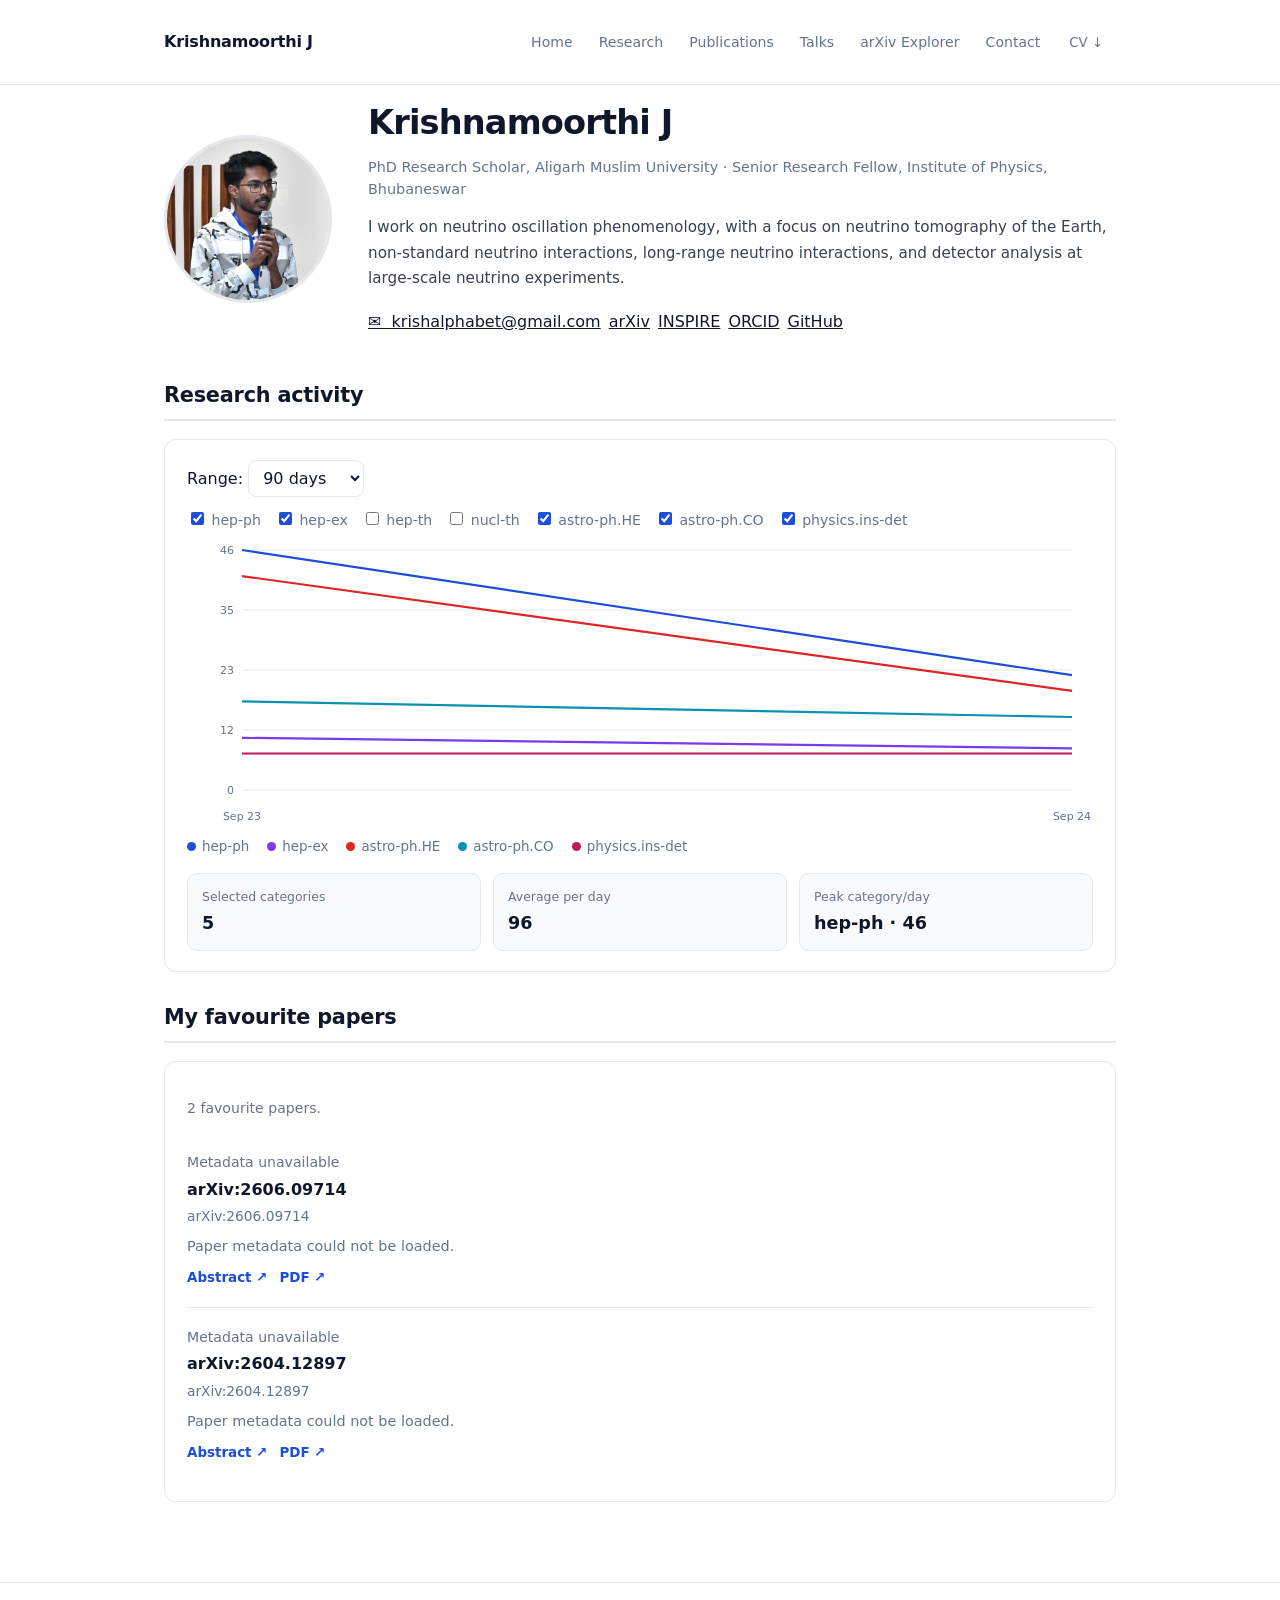
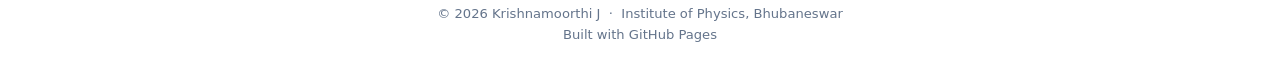
==== commit fa7ad47d: "update on arxiv page" ====
--- a/arxiv.html
+++ b/arxiv.html
@@ -1,279 +1,600 @@
 <!DOCTYPE html>
+
 <html lang="en">
+
 <head>
+
   <meta charset="UTF-8">
+
   <meta name="viewport" content="width=device-width, initial-scale=1.0">
+
   <title>arXiv Activity · Krishnamoorthi J.</title>
+
   <style>
+
     :root {
-      --nav-h: 56px;
-      --accent: #1d4ed8;
-      --text: #0f172a;
-      --muted: #64748b;
-      --border: #e5e7eb;
-      --bg: #fff;
-      --bg2: #f8fafc;
-      --radius: 12px;
-      --max-w: 1000px;
-    }
+
+      \--nav-h: 56px;
+
+      \--accent: #1d4ed8;
+
+      \--text: #0f172a;
+
+      \--muted: #64748b;
+
+      \--border: #e5e7eb;
+
+      \--bg: #fff;
+
+      \--bg2: #f8fafc;
+
+      \--radius: 12px;
+
+      \--max-w: 1000px;
+
+    }
+
     * { box-sizing: border-box; }
+
     html {
+
       scroll-behavior: smooth;
+
       scroll-padding-top: var(--nav-h);
-    }
+
+    }
+
     body {
+
       margin: 0;
+
       padding-top: var(--nav-h);
+
       font-family: system-ui, -apple-system, BlinkMacSystemFont, "Segoe UI", sans-serif;
+
       color: var(--text);
+
       background: var(--bg);
+
       line-height: 1.6;
-    }
+
+    }
+
     a { color: inherit; }
+
     header {
+
       position: fixed;
+
       top: 0;
+
       left: 0;
+
       right: 0;
+
       z-index: 1000;
+
       background: rgba(255, 255, 255, 0.88);
+
       border-bottom: 1px solid var(--border);
+
       backdrop-filter: saturate(180%) blur(8px);
+
       -webkit-backdrop-filter: saturate(180%) blur(8px);
-    }
+
+    }
+
     nav {
+
       max-width: var(--max-w);
+
       margin: 0 auto;
+
       padding: 13px 24px;
+
       display: flex;
+
       justify-content: space-between;
+
       align-items: center;
+
       gap: 16px;
-    }
+
+    }
+
     .nav-brand {
+
       font-weight: 800;
+
       font-size: 1rem;
+
       color: var(--text);
+
       text-decoration: none;
+
       letter-spacing: -0.01em;
+
       flex-shrink: 0;
-    }
+
+    }
+
     .nav-links {
+
       display: flex;
+
       gap: 6px;
+
       list-style: none;
+
       flex-wrap: wrap;
-    }
+
+    }
+
     .nav-links a {
+
       text-decoration: none;
-      color: var(--muted);
+
+      color: var(--muted);
+
       font-size: 0.88rem;
+
       font-weight: 500;
+
       padding: 5px 10px;
+
       border-radius: 6px;
+
       transition: color 0.15s, background 0.15s;
-    }
+
+    }
+
     .nav-links a:hover {
+
       color: var(--accent);
+
       background: #eff6ff;
-    }
+
+    }
+
     main {
+
       max-width: var(--max-w);
+
       margin: 0 auto;
+
       padding: 0 24px 80px;
-    }
+
+    }
+
     .eyebrow {
+
       color: var(--accent);
+
       font-size: .82rem;
+
       font-weight: 700;
+
       text-transform: uppercase;
+
       letter-spacing: .08em;
-    }
+
+    }
+
     h1 {
+
       margin: 5px 0 8px;
+
       font-size: 2rem;
+
       line-height: 1.2;
+
       letter-spacing: -.03em;
-    }
+
+    }
+
     .intro {
+
       margin: 0;
-      color: var(--muted);
+
+      color: var(--muted);
+
       max-width: 720px;
-    }
+
+    }
+
     section { padding-top: 32px; }
+
     h2 {
+
       margin: 0 0 18px;
+
       padding-bottom: 10px;
+
       font-size: 1.3rem;
+
       font-weight: 700;
+
       line-height: 1.3;
+
       letter-spacing: -0.01em;
+
       border-bottom: 2px solid var(--border);
-    }
+
+    }
+
     .card {
+
       margin-top: 14px;
+
       padding: 20px 22px;
+
       background: #fff;
+
       border: 1px solid var(--border);
+
       border-radius: var(--radius);
+
       box-shadow: 0 1px 2px rgba(15,23,42,.02);
-    }
+
+    }
+
     .controls {
+
       display: flex;
+
       flex-wrap: wrap;
+
       align-items: center;
+
       gap: 12px 18px;
+
       margin-bottom: 12px;
-    }
+
+    }
+
     select {
+
       border: 1px solid var(--border);
+
       border-radius: 8px;
+
       padding: 7px 10px;
+
       background: #fff;
+
       color: var(--text);
+
       font: inherit;
-    }
+
+    }
+
     .checks {
+
       display: flex;
+
       flex-wrap: wrap;
+
       gap: 8px 14px;
-    }
+
+    }
+
     .checks label {
-      color: var(--muted);
+
+      color: var(--muted);
+
       font-size: .88rem;
+
       cursor: pointer;
+
       white-space: nowrap;
-    }
+
+    }
+
     .checks input { accent-color: var(--accent); }
+
     #chart {
+
       width: 100%;
+
       overflow-x: auto;
-    }
+
+    }
+
     #chart svg {
+
       display: block;
+
       width: 100%;
+
       min-width: 650px;
+
       height: 300px;
-    }
+
+    }
+
     .grid { stroke: #e5e7eb; stroke-width: 1; }
+
     .axis-label { fill: #64748b; font-size: 11px; }
+
     .chart-line {
+
       fill: none;
+
       stroke-width: 2.2;
+
       vector-effect: non-scaling-stroke;
-    }
+
+    }
+
     .legend {
+
       display: flex;
+
       flex-wrap: wrap;
+
       gap: 8px 18px;
+
       margin-top: 4px;
-      color: var(--muted);
+
+      color: var(--muted);
+
       font-size: .84rem;
-    }
+
+    }
+
     .legend-item { display: flex; align-items: center; gap: 6px; }
+
     .legend-dot {
+
       width: 9px;
+
       height: 9px;
+
       border-radius: 50%;
+
       display: inline-block;
-    }
+
+    }
+
     .stats {
+
       display: grid;
+
       grid-template-columns: repeat(3, 1fr);
+
       gap: 12px;
+
       margin-top: 16px;
-    }
+
+    }
+
     .stat {
+
       padding: 13px 14px;
+
       border: 1px solid var(--border);
+
       border-radius: 10px;
+
       background: var(--bg2);
-    }
+
+    }
+
     .stat-label {
-      color: var(--muted);
+
+      color: var(--muted);
+
       font-size: .78rem;
-    }
+
+    }
+
     .stat-value {
+
       margin-top: 2px;
+
       font-size: 1.1rem;
+
       font-weight: 700;
-    }
+
+    }
+
     .pub-list {
+
       list-style: none;
+
       margin: 0;
+
       padding: 0;
-    }
+
+    }
+
     .pub-list li {
+
       padding: 18px 0;
+
       border-bottom: 1px solid var(--border);
-    }
+
+    }
+
     .pub-list li:last-child { border-bottom: 0; }
+
     .pub-authors {
-      color: var(--muted);
+
+      color: var(--muted);
+
       font-size: .88rem;
-    }
+
+    }
+
     .pub-title {
+
       margin-top: 3px;
+
       font-weight: 650;
-    }
+
+    }
+
     .pub-title a {
+
       color: var(--text);
+
       text-decoration: none;
-    }
+
+    }
+
     .pub-title a:hover { color: var(--accent); }
+
     .pub-journal {
-      color: var(--muted);
+
+      color: var(--muted);
+
       font-size: .86rem;
+
       margin-top: 3px;
-    }
+
+    }
+
     .pub-abstract {
-      color: var(--muted);
+
+      color: var(--muted);
+
       font-size: .9rem;
+
       margin: 8px 0 0;
-    }
+
+    }
+
     .pub-links {
+
       display: flex;
+
       flex-wrap: wrap;
+
       gap: 12px;
+
       margin-top: 9px;
-    }
+
+    }
+
     .pub-link {
+
       color: var(--accent);
+
       text-decoration: none;
+
       font-size: .84rem;
+
       font-weight: 600;
-    }
+
+    }
+
     .pub-link:hover { text-decoration: underline; }
+
     .status {
-      color: var(--muted);
+
+      color: var(--muted);
+
       font-size: .88rem;
-    }
+
+    }
+
     .error {
+
       color: #b91c1c;
-    }
+
+    }
+
     footer {
+
       border-top: 1px solid var(--border);
-      color: var(--muted);
+
+      color: var(--muted);
+
       font-size: .82rem;
+
       text-align: center;
+
       padding: 20px 24px 28px;
-    }
+
+    }
+
     @media (max-width: 700px) {
+
       main { padding: 30px 16px 48px; }
+
       .stats { grid-template-columns: 1fr; }
+
       h1 { font-size: 1.7rem; }
-    }
+
+    }
+
     @media (max-width: 640px) {
+
       nav {
+
         padding: 10px 16px;
+
       }
-    }
+
+    }
+
+
+    /* ── Profile hero ── */
+    .hero {
+      display: grid;
+      grid-template-columns: 168px 1fr;
+      gap: 36px;
+      align-items: center;
+      padding: 48px 0 16px;
+    }
+
+    .hero img {
+      width: 168px;
+      height: 168px;
+      border-radius: 50%;
+      object-fit: cover;
+      border: 3px solid var(--border);
+      display: block;
+    }
+
+    .hero h1 {
+      margin: 0 0 6px;
+      font-size: 2.1rem;
+      font-weight: 800;
+      letter-spacing: -0.025em;
+      line-height: 1.15;
+    }
+
+    .hero .affil {
+      font-size: 0.9rem;
+      color: var(--muted);
+      margin-bottom: 14px;
+      line-height: 1.5;
+    }
+
+    .hero .bio {
+      font-size: 0.95rem;
+      color: #374151;
+      max-width: 840px;
+      line-height: 1.65;
+    }
+
+    .hero-links {
+      display: flex;
+      gap: 8px;
+      flex-wrap: wrap;
+      margin-top: 18px;
+    }
+
   </style>
+
 </head>
+
 <body>
 <header>
   <nav>
     <a href="index.html" class="nav-brand">Krishnamoorthi J</a>
+
     <ul class="nav-links">
       <li><a href="index.html">Home</a></li>
       <li><a href="research.html">Research</a></li>
@@ -282,109 +603,232 @@
       <li><a href="arxiv.html">arXiv Explorer</a></li>
       <li><a href="contact.html">Contact</a></li>
       <li>
-        <a href="cv/KrishnamoorthiJ_CV.pdf" class="btn btn-outline"
+        <a href="cv/KrishnamoorthiJ_CV.pdf"
+           class="btn btn-outline"
            style="padding: 5px 13px; font-size: 0.83rem">CV ↓</a>
       </li>
     </ul>
   </nav>
 </header>
 
-<main>
+<main class="container">
+
+  <div class="hero">
+
+  <img src="images/profile_image.JPG" alt="Portrait of Krishnamoorthi J" />
+
+  <div>
+
+    <h1>Krishnamoorthi J</h1>
+
+    <p class="affil">
+
+      PhD Research Scholar, Aligarh Muslim University · Senior Research Fellow, Institute of Physics, Bhubaneswar
+
+    </p>
+
+    <p class="bio">
+
+      I work on neutrino oscillation phenomenology, with a focus on neutrino
+
+      tomography of the Earth, non-standard neutrino interactions, long-range
+
+      neutrino interactions, and detector analysis at large-scale neutrino experiments.
+
+    </p>
+
+    <div class="hero-links">
+
+      <a href="mailto:krishalphabet@gmail.com" class="btn btn-outline" target="_blank">✉&nbsp; krishalphabet@gmail.com</a>
+
+      <a href="https://arxiv.org/search/?searchtype=author&query=Krishnamoorthi+J" class="btn btn-outline" target="_blank">arXiv</a>
+
+      <a href="https://inspirehep.net/authors/2505733" class="btn btn-outline" target="_blank">INSPIRE</a>
+
+      <a href="https://orcid.org/0009-0006-1352-2248" class="btn btn-outline" target="_blank">ORCID</a>
+
+      <a href="https://github.com/JKrishnamoorthi" class="btn btn-outline" target="_blank">GitHub</a>
+
+    </div>
+
+  </div>
+
+</div>
 
   <!-- <div class="eyebrow">arXiv</div> -->
-  <h1>arXiv Activity</h1>
+
+  <!-- <h1>arXiv Activity</h1>
+
   <p class="intro">
+
     A compact view of recent arXiv activity in areas relevant to neutrino physics,
+
     particle physics, astrophysics, and detector physics.
-  </p>
+
+  </p> -->
 
   <section>
+
     <h2>Research activity</h2>
+
     <div class="card">
+
       <div class="controls">
+
         <label>
+
           Range:
+
           <select id="range">
+
             <option value="30">30 days</option>
+
             <option value="90" selected>90 days</option>
+
             <option value="180">180 days</option>
+
             <option value="365">1 year</option>
+
           </select>
+
         </label>
+
       </div>
 
       <div class="checks">
+
         <label><input type="checkbox" value="hep-ph" checked> hep-ph</label>
+
         <label><input type="checkbox" value="hep-ex" checked> hep-ex</label>
+
         <label><input type="checkbox" value="hep-th"> hep-th</label>
+
         <label><input type="checkbox" value="nucl-th"> nucl-th</label>
+
         <label><input type="checkbox" value="astro-ph.HE" checked> astro-ph.HE</label>
+
         <label><input type="checkbox" value="astro-ph.CO" checked> astro-ph.CO</label>
+
         <label><input type="checkbox" value="physics.ins-det" checked> physics.ins-det</label>
+
       </div>
 
       <div id="chart">
+
         <p class="status">Loading activity data…</p>
+
       </div>
+
       <div id="legend" class="legend"></div>
 
       <div class="stats">
+
         <div class="stat">
+
           <div class="stat-label">Selected categories</div>
+
           <div class="stat-value" id="selectedCount">—</div>
+
         </div>
+
         <div class="stat">
+
           <div class="stat-label">Average per day</div>
+
           <div class="stat-value" id="dailyAverage">—</div>
+
         </div>
+
         <div class="stat">
+
           <div class="stat-label">Peak category/day</div>
+
           <div class="stat-value" id="peak">—</div>
+
         </div>
+
       </div>
+
     </div>
+
   </section>
 
   <section>
+
     <h2>My favourite papers</h2>
+
     <div class="card">
+
       <p id="favStatus" class="status">Loading favourite papers…</p>
+
       <ul id="favourites" class="pub-list"></ul>
+
     </div>
+
   </section>
+
 </main>
 
 <footer>
+
   © <span id="year"></span> Krishnamoorthi J &nbsp;·&nbsp; Institute of Physics, Bhubaneswar<br />
+
   Built with GitHub Pages
+
 </footer>
 
 <script>
+
   document.getElementById("year").textContent = new Date().getFullYear();
 
   (function () {
+
     const header = document.querySelector("header");
+
     if (!header) return;
+
     function sync() {
+
       document.documentElement.style.setProperty("--nav-h", header.offsetHeight + "px");
-    }
+
+    }
+
     sync();
-    window.addEventListener("resize", sync);
+
+    window\.addEventListener("resize", sync);
+
     new ResizeObserver(sync).observe(header);
+
     if (document.fonts && document.fonts.ready) document.fonts.ready.then(sync);
+
   })();
+
   (function () {
+
     const header = document.querySelector("header");
+
     if (!header) return;
+
     function sync() {
+
       document.documentElement.style.setProperty("--nav-h", header.offsetHeight + "px");
-    }
+
+    }
+
     sync();
-    window.addEventListener("resize", sync);
+
+    window\.addEventListener("resize", sync);
+
     new ResizeObserver(sync).observe(header);
+
     if (document.fonts && document.fonts.ready) document.fonts.ready.then(sync);
+
   })();
+
 </script>
+
 <script src="js/arxiv.js"></script>
+
 </body>
-</html>
+
+</html>
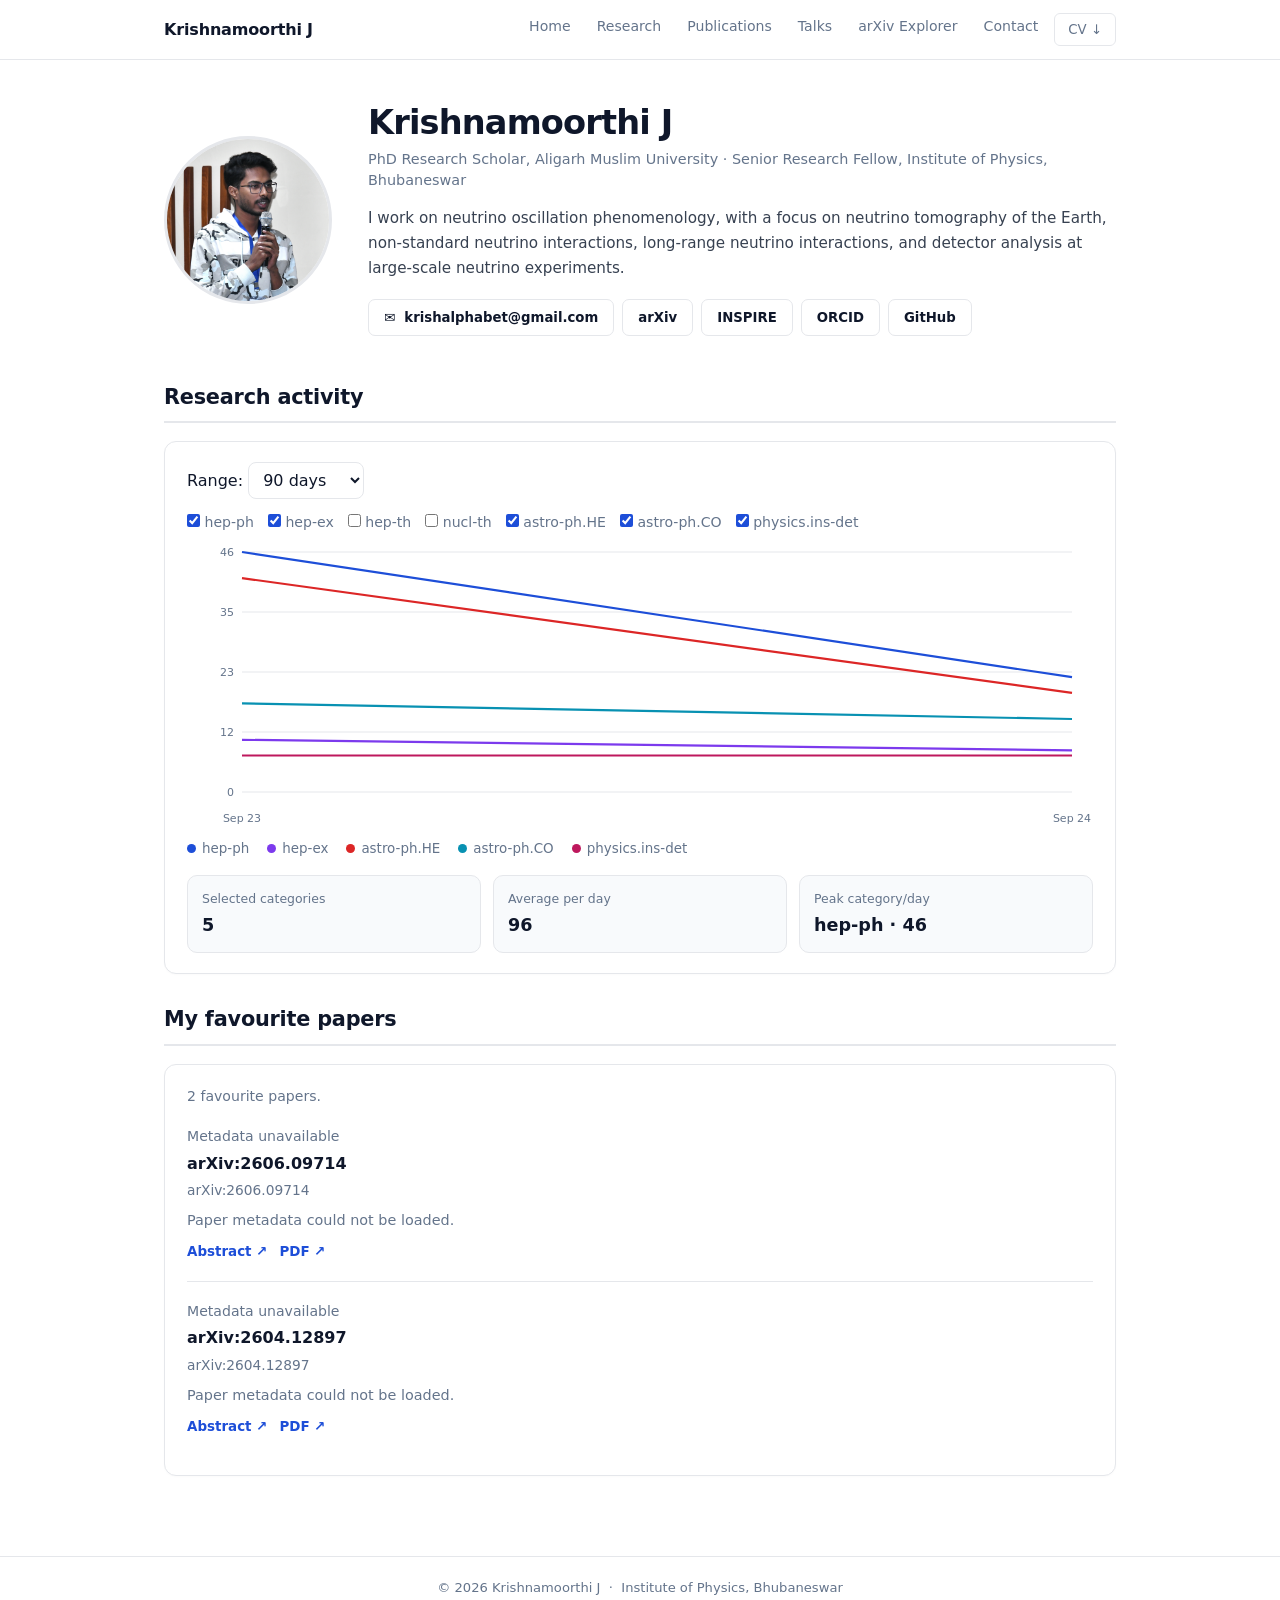
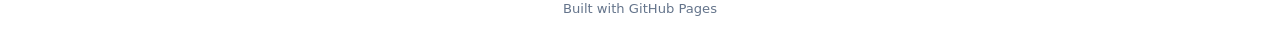
==== commit a1b5f04e: "navigation bar fix" ====
--- a/arxiv.html
+++ b/arxiv.html
@@ -11,7 +11,6 @@
   <title>arXiv Activity · Krishnamoorthi J.</title>
 
   <style>
-
     :root {
 
       \--nav-h: 56px;
@@ -34,7 +33,13 @@
 
     }
 
-    * { box-sizing: border-box; }
+    *,
+    *::before,
+    *::after {
+      box-sizing: border-box;
+      margin: 0;
+      padding: 0;
+    }
 
     html {
 
@@ -60,7 +65,9 @@
 
     }
 
-    a { color: inherit; }
+    a {
+      color: inherit;
+    }
 
     header {
 
@@ -202,7 +209,9 @@
 
     }
 
-    section { padding-top: 32px; }
+    section {
+      padding-top: 32px;
+    }
 
     h2 {
 
@@ -234,7 +243,7 @@
 
       border-radius: var(--radius);
 
-      box-shadow: 0 1px 2px rgba(15,23,42,.02);
+      box-shadow: 0 1px 2px rgba(15, 23, 42, .02);
 
     }
 
@@ -290,7 +299,9 @@
 
     }
 
-    .checks input { accent-color: var(--accent); }
+    .checks input {
+      accent-color: var(--accent);
+    }
 
     #chart {
 
@@ -312,9 +323,15 @@
 
     }
 
-    .grid { stroke: #e5e7eb; stroke-width: 1; }
-
-    .axis-label { fill: #64748b; font-size: 11px; }
+    .grid {
+      stroke: #e5e7eb;
+      stroke-width: 1;
+    }
+
+    .axis-label {
+      fill: #64748b;
+      font-size: 11px;
+    }
 
     .chart-line {
 
@@ -342,7 +359,11 @@
 
     }
 
-    .legend-item { display: flex; align-items: center; gap: 6px; }
+    .legend-item {
+      display: flex;
+      align-items: center;
+      gap: 6px;
+    }
 
     .legend-dot {
 
@@ -416,7 +437,9 @@
 
     }
 
-    .pub-list li:last-child { border-bottom: 0; }
+    .pub-list li:last-child {
+      border-bottom: 0;
+    }
 
     .pub-authors {
 
@@ -442,7 +465,9 @@
 
     }
 
-    .pub-title a:hover { color: var(--accent); }
+    .pub-title a:hover {
+      color: var(--accent);
+    }
 
     .pub-journal {
 
@@ -488,7 +513,9 @@
 
     }
 
-    .pub-link:hover { text-decoration: underline; }
+    .pub-link:hover {
+      text-decoration: underline;
+    }
 
     .status {
 
@@ -520,11 +547,17 @@
 
     @media (max-width: 700px) {
 
-      main { padding: 30px 16px 48px; }
-
-      .stats { grid-template-columns: 1fr; }
-
-      h1 { font-size: 1.7rem; }
+      main {
+        padding: 30px 16px 48px;
+      }
+
+      .stats {
+        grid-template-columns: 1fr;
+      }
+
+      h1 {
+        font-size: 1.7rem;
+      }
 
     }
 
@@ -586,78 +619,112 @@
       margin-top: 18px;
     }
 
+    .btn {
+      display: inline-flex;
+      align-items: center;
+      gap: 5px;
+      padding: 7px 15px;
+      border-radius: 7px;
+      font-size: 0.83rem;
+      font-weight: 600;
+      text-decoration: none;
+      transition: background 0.15s, color 0.15s, border-color 0.15s;
+      border: 1px solid transparent;
+      cursor: pointer;
+    }
+
+    .btn-primary {
+      background: var(--accent);
+      color: #fff;
+    }
+
+    .btn-primary:hover {
+      background: #1e40af;
+    }
+
+    .btn-outline {
+      background: transparent;
+      color: var(--text);
+      border-color: var(--border);
+    }
+
+    .btn-outline:hover {
+      background: var(--bg2);
+      border-color: #cbd5e1;
+    }
   </style>
 
 </head>
 
 <body>
-<header>
-  <nav>
-    <a href="index.html" class="nav-brand">Krishnamoorthi J</a>
-
-    <ul class="nav-links">
-      <li><a href="index.html">Home</a></li>
-      <li><a href="research.html">Research</a></li>
-      <li><a href="publications.html">Publications</a></li>
-      <li><a href="talks.html">Talks</a></li>
-      <li><a href="arxiv.html">arXiv Explorer</a></li>
-      <li><a href="contact.html">Contact</a></li>
-      <li>
-        <a href="cv/KrishnamoorthiJ_CV.pdf"
-           class="btn btn-outline"
-           style="padding: 5px 13px; font-size: 0.83rem">CV ↓</a>
-      </li>
-    </ul>
-  </nav>
-</header>
-
-<main class="container">
-
-  <div class="hero">
-
-  <img src="images/profile_image.JPG" alt="Portrait of Krishnamoorthi J" />
-
-  <div>
-
-    <h1>Krishnamoorthi J</h1>
-
-    <p class="affil">
-
-      PhD Research Scholar, Aligarh Muslim University · Senior Research Fellow, Institute of Physics, Bhubaneswar
-
-    </p>
-
-    <p class="bio">
-
-      I work on neutrino oscillation phenomenology, with a focus on neutrino
-
-      tomography of the Earth, non-standard neutrino interactions, long-range
-
-      neutrino interactions, and detector analysis at large-scale neutrino experiments.
-
-    </p>
-
-    <div class="hero-links">
-
-      <a href="mailto:krishalphabet@gmail.com" class="btn btn-outline" target="_blank">✉&nbsp; krishalphabet@gmail.com</a>
-
-      <a href="https://arxiv.org/search/?searchtype=author&query=Krishnamoorthi+J" class="btn btn-outline" target="_blank">arXiv</a>
-
-      <a href="https://inspirehep.net/authors/2505733" class="btn btn-outline" target="_blank">INSPIRE</a>
-
-      <a href="https://orcid.org/0009-0006-1352-2248" class="btn btn-outline" target="_blank">ORCID</a>
-
-      <a href="https://github.com/JKrishnamoorthi" class="btn btn-outline" target="_blank">GitHub</a>
+  <header>
+    <nav>
+      <a href="index.html" class="nav-brand">Krishnamoorthi J</a>
+
+      <ul class="nav-links">
+        <li><a href="index.html">Home</a></li>
+        <li><a href="research.html">Research</a></li>
+        <li><a href="publications.html">Publications</a></li>
+        <li><a href="talks.html">Talks</a></li>
+        <li><a href="arxiv.html">arXiv Explorer</a></li>
+        <li><a href="contact.html">Contact</a></li>
+        <li>
+          <a href="cv/KrishnamoorthiJ_CV.pdf" class="btn btn-outline" style="padding: 5px 13px; font-size: 0.83rem">CV
+            ↓</a>
+        </li>
+      </ul>
+    </nav>
+  </header>
+
+  <main class="container">
+
+    <div class="hero">
+
+      <img src="images/profile_image.JPG" alt="Portrait of Krishnamoorthi J" />
+
+      <div>
+
+        <h1>Krishnamoorthi J</h1>
+
+        <p class="affil">
+
+          PhD Research Scholar, Aligarh Muslim University · Senior Research Fellow, Institute of Physics, Bhubaneswar
+
+        </p>
+
+        <p class="bio">
+
+          I work on neutrino oscillation phenomenology, with a focus on neutrino
+
+          tomography of the Earth, non-standard neutrino interactions, long-range
+
+          neutrino interactions, and detector analysis at large-scale neutrino experiments.
+
+        </p>
+
+        <div class="hero-links">
+
+          <a href="mailto:krishalphabet@gmail.com" class="btn btn-outline" target="_blank">✉&nbsp;
+            krishalphabet@gmail.com</a>
+
+          <a href="https://arxiv.org/search/?searchtype=author&query=Krishnamoorthi+J" class="btn btn-outline"
+            target="_blank">arXiv</a>
+
+          <a href="https://inspirehep.net/authors/2505733" class="btn btn-outline" target="_blank">INSPIRE</a>
+
+          <a href="https://orcid.org/0009-0006-1352-2248" class="btn btn-outline" target="_blank">ORCID</a>
+
+          <a href="https://github.com/JKrishnamoorthi" class="btn btn-outline" target="_blank">GitHub</a>
+
+        </div>
+
+      </div>
 
     </div>
 
-  </div>
-
-</div>
-
-  <!-- <div class="eyebrow">arXiv</div> -->
-
-  <!-- <h1>arXiv Activity</h1>
+    <!-- <div class="eyebrow">arXiv</div> -->
+
+    <!-- <h1>arXiv Activity</h1>
 
   <p class="intro">
 
@@ -667,167 +734,167 @@
 
   </p> -->
 
-  <section>
-
-    <h2>Research activity</h2>
-
-    <div class="card">
-
-      <div class="controls">
-
-        <label>
-
-          Range:
-
-          <select id="range">
-
-            <option value="30">30 days</option>
-
-            <option value="90" selected>90 days</option>
-
-            <option value="180">180 days</option>
-
-            <option value="365">1 year</option>
-
-          </select>
-
-        </label>
+    <section>
+
+      <h2>Research activity</h2>
+
+      <div class="card">
+
+        <div class="controls">
+
+          <label>
+
+            Range:
+
+            <select id="range">
+
+              <option value="30">30 days</option>
+
+              <option value="90" selected>90 days</option>
+
+              <option value="180">180 days</option>
+
+              <option value="365">1 year</option>
+
+            </select>
+
+          </label>
+
+        </div>
+
+        <div class="checks">
+
+          <label><input type="checkbox" value="hep-ph" checked> hep-ph</label>
+
+          <label><input type="checkbox" value="hep-ex" checked> hep-ex</label>
+
+          <label><input type="checkbox" value="hep-th"> hep-th</label>
+
+          <label><input type="checkbox" value="nucl-th"> nucl-th</label>
+
+          <label><input type="checkbox" value="astro-ph.HE" checked> astro-ph.HE</label>
+
+          <label><input type="checkbox" value="astro-ph.CO" checked> astro-ph.CO</label>
+
+          <label><input type="checkbox" value="physics.ins-det" checked> physics.ins-det</label>
+
+        </div>
+
+        <div id="chart">
+
+          <p class="status">Loading activity data…</p>
+
+        </div>
+
+        <div id="legend" class="legend"></div>
+
+        <div class="stats">
+
+          <div class="stat">
+
+            <div class="stat-label">Selected categories</div>
+
+            <div class="stat-value" id="selectedCount">—</div>
+
+          </div>
+
+          <div class="stat">
+
+            <div class="stat-label">Average per day</div>
+
+            <div class="stat-value" id="dailyAverage">—</div>
+
+          </div>
+
+          <div class="stat">
+
+            <div class="stat-label">Peak category/day</div>
+
+            <div class="stat-value" id="peak">—</div>
+
+          </div>
+
+        </div>
 
       </div>
 
-      <div class="checks">
-
-        <label><input type="checkbox" value="hep-ph" checked> hep-ph</label>
-
-        <label><input type="checkbox" value="hep-ex" checked> hep-ex</label>
-
-        <label><input type="checkbox" value="hep-th"> hep-th</label>
-
-        <label><input type="checkbox" value="nucl-th"> nucl-th</label>
-
-        <label><input type="checkbox" value="astro-ph.HE" checked> astro-ph.HE</label>
-
-        <label><input type="checkbox" value="astro-ph.CO" checked> astro-ph.CO</label>
-
-        <label><input type="checkbox" value="physics.ins-det" checked> physics.ins-det</label>
+    </section>
+
+    <section>
+
+      <h2>My favourite papers</h2>
+
+      <div class="card">
+
+        <p id="favStatus" class="status">Loading favourite papers…</p>
+
+        <ul id="favourites" class="pub-list"></ul>
 
       </div>
 
-      <div id="chart">
-
-        <p class="status">Loading activity data…</p>
-
-      </div>
-
-      <div id="legend" class="legend"></div>
-
-      <div class="stats">
-
-        <div class="stat">
-
-          <div class="stat-label">Selected categories</div>
-
-          <div class="stat-value" id="selectedCount">—</div>
-
-        </div>
-
-        <div class="stat">
-
-          <div class="stat-label">Average per day</div>
-
-          <div class="stat-value" id="dailyAverage">—</div>
-
-        </div>
-
-        <div class="stat">
-
-          <div class="stat-label">Peak category/day</div>
-
-          <div class="stat-value" id="peak">—</div>
-
-        </div>
-
-      </div>
-
-    </div>
-
-  </section>
-
-  <section>
-
-    <h2>My favourite papers</h2>
-
-    <div class="card">
-
-      <p id="favStatus" class="status">Loading favourite papers…</p>
-
-      <ul id="favourites" class="pub-list"></ul>
-
-    </div>
-
-  </section>
-
-</main>
-
-<footer>
-
-  © <span id="year"></span> Krishnamoorthi J &nbsp;·&nbsp; Institute of Physics, Bhubaneswar<br />
-
-  Built with GitHub Pages
-
-</footer>
-
-<script>
-
-  document.getElementById("year").textContent = new Date().getFullYear();
-
-  (function () {
-
-    const header = document.querySelector("header");
-
-    if (!header) return;
-
-    function sync() {
-
-      document.documentElement.style.setProperty("--nav-h", header.offsetHeight + "px");
-
-    }
-
-    sync();
-
-    window\.addEventListener("resize", sync);
-
-    new ResizeObserver(sync).observe(header);
-
-    if (document.fonts && document.fonts.ready) document.fonts.ready.then(sync);
-
-  })();
-
-  (function () {
-
-    const header = document.querySelector("header");
-
-    if (!header) return;
-
-    function sync() {
-
-      document.documentElement.style.setProperty("--nav-h", header.offsetHeight + "px");
-
-    }
-
-    sync();
-
-    window\.addEventListener("resize", sync);
-
-    new ResizeObserver(sync).observe(header);
-
-    if (document.fonts && document.fonts.ready) document.fonts.ready.then(sync);
-
-  })();
-
-</script>
-
-<script src="js/arxiv.js"></script>
+    </section>
+
+  </main>
+
+  <footer>
+
+    © <span id="year"></span> Krishnamoorthi J &nbsp;·&nbsp; Institute of Physics, Bhubaneswar<br />
+
+    Built with GitHub Pages
+
+  </footer>
+
+  <script>
+
+    document.getElementById("year").textContent = new Date().getFullYear();
+
+    (function () {
+
+      const header = document.querySelector("header");
+
+      if (!header) return;
+
+      function sync() {
+
+        document.documentElement.style.setProperty("--nav-h", header.offsetHeight + "px");
+
+      }
+
+      sync();
+
+      window\.addEventListener("resize", sync);
+
+      new ResizeObserver(sync).observe(header);
+
+      if (document.fonts && document.fonts.ready) document.fonts.ready.then(sync);
+
+    })();
+
+    (function () {
+
+      const header = document.querySelector("header");
+
+      if (!header) return;
+
+      function sync() {
+
+        document.documentElement.style.setProperty("--nav-h", header.offsetHeight + "px");
+
+      }
+
+      sync();
+
+      window\.addEventListener("resize", sync);
+
+      new ResizeObserver(sync).observe(header);
+
+      if (document.fonts && document.fonts.ready) document.fonts.ready.then(sync);
+
+    })();
+
+  </script>
+
+  <script src="js/arxiv.js"></script>
 
 </body>
 
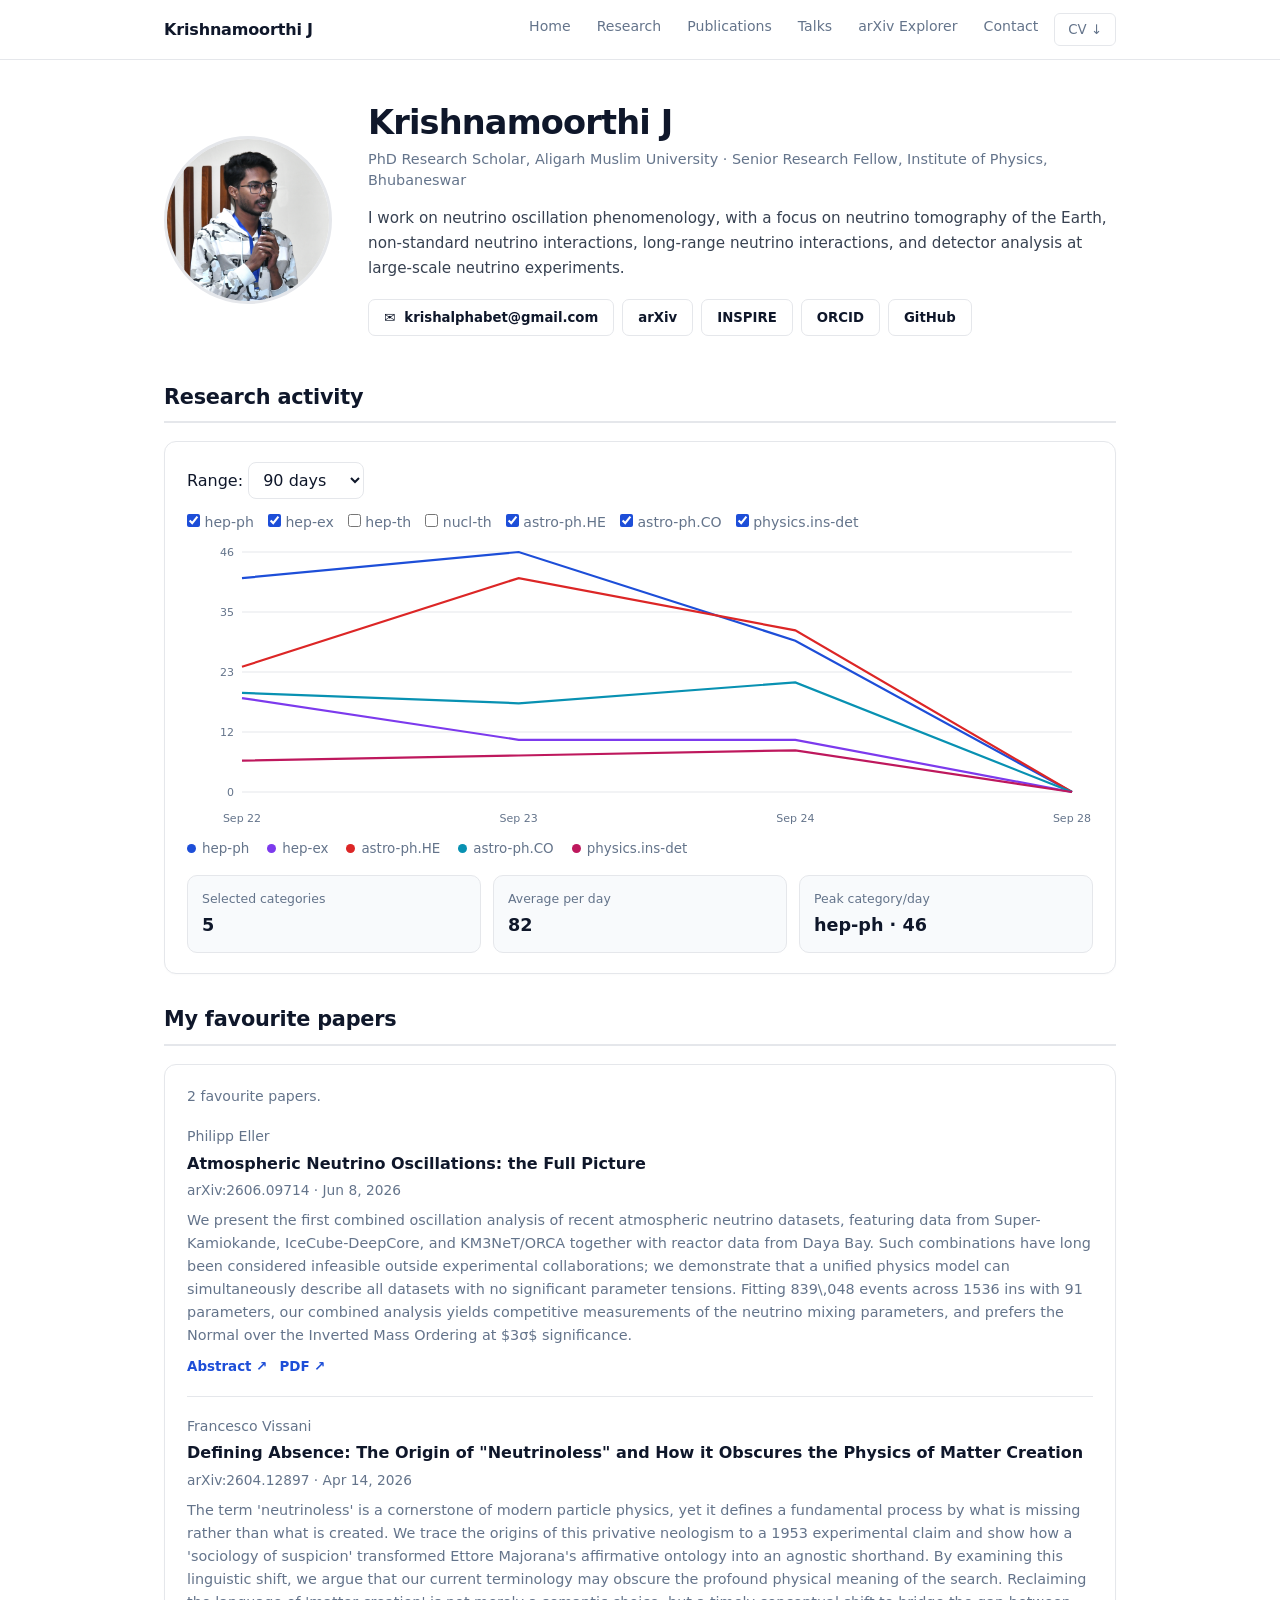
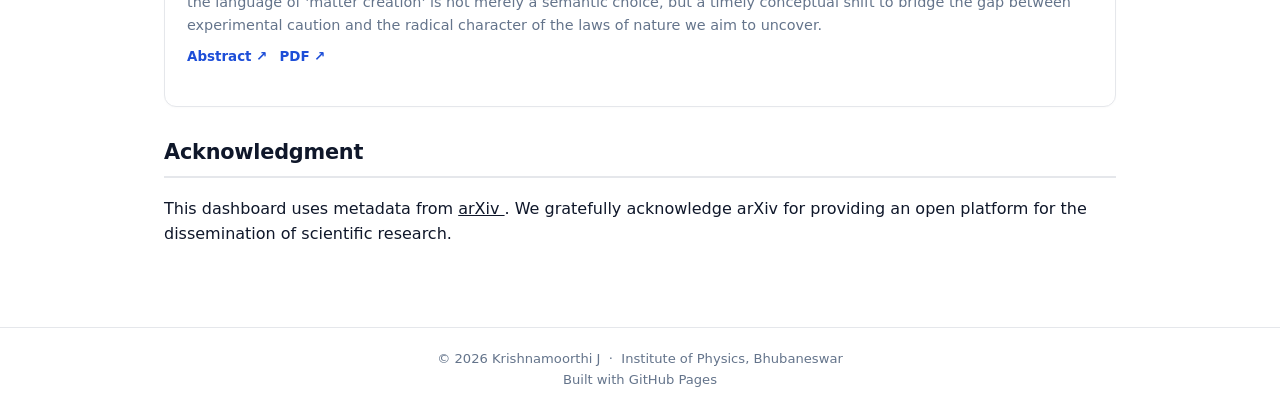
==== commit 79f3a24f: "acknowledge the arxiv" ====
--- a/arxiv.html
+++ b/arxiv.html
@@ -834,6 +834,18 @@
 
     </section>
 
+    <section class="acknowledgment">
+      <h2>Acknowledgment</h2>
+      <p>
+        This dashboard uses metadata from
+        <a href="https://arxiv.org/" target="_blank" rel="noopener noreferrer">
+        arXiv
+        </a>.
+      We gratefully acknowledge arXiv for providing an open platform
+      for the dissemination of scientific research.
+      </p>
+    </section>
+
   </main>
 
   <footer>
